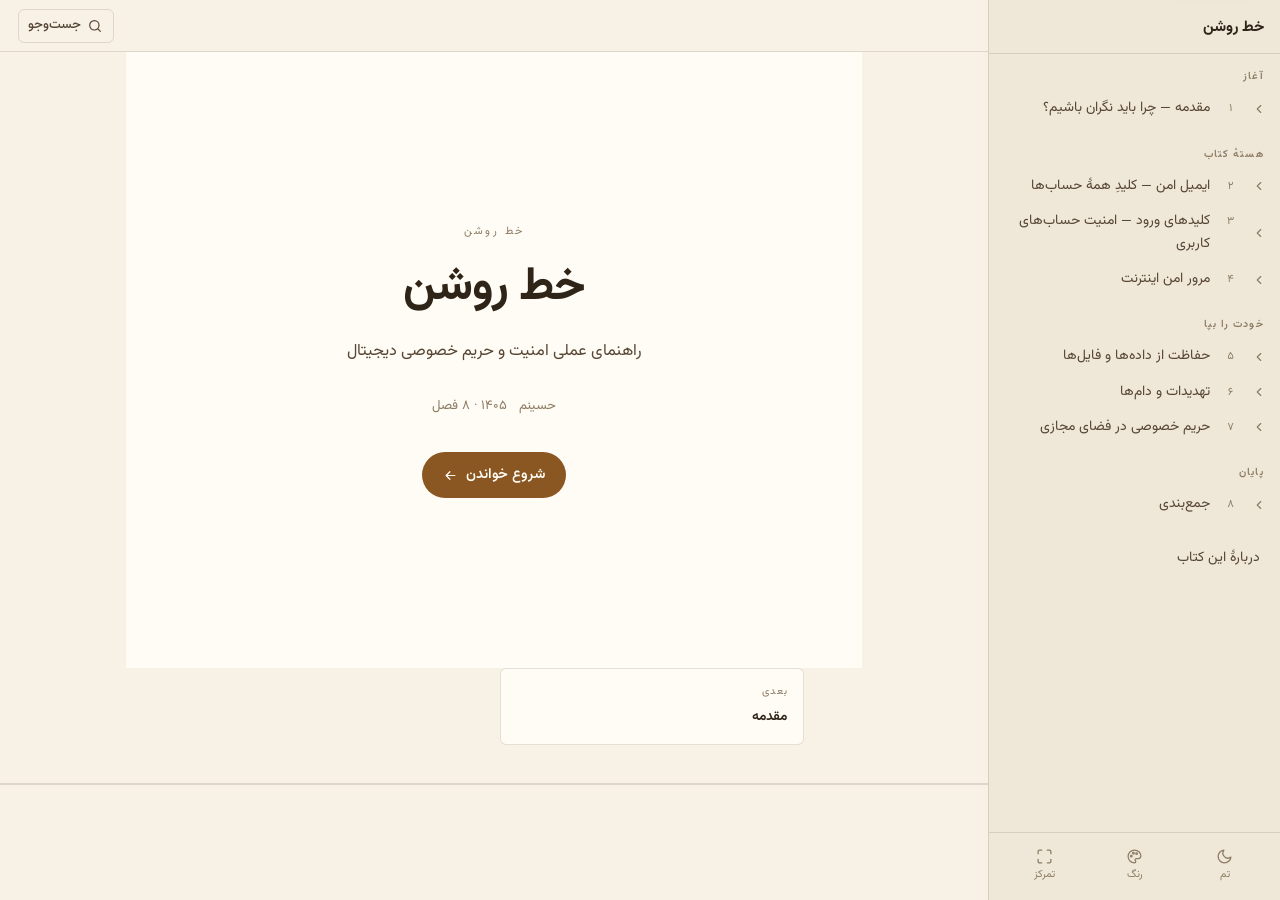
==== index.html @ 1d8bfe96 "fix(nav): keep the toc in step and repair mobile and keyboard flow Scrolling to the end of a chapter" ====
<!doctype html>
<html lang="fa" dir="rtl" data-theme="light" data-palette="sepia">
  <head>
    <meta charset="UTF-8" />
    <meta
      name="viewport"
      content="width=device-width, initial-scale=1, viewport-fit=cover"
    />
    <meta name="theme-color" content="#e6e9ef" />
    <title>خط روشن — راهنمای امنیت دیجیتال</title>
    <meta
      name="description"
      content="راهنمای عملی امنیت و حریم خصوصی دیجیتال"
    />

    <link
      rel="icon"
      href="data:image/svg+xml,%3Csvg xmlns='http://www.w3.org/2000/svg' viewBox='0 0 32 32'%3E%3Crect width='32' height='32' rx='7' fill='%232e4e8f'/%3E%3Cpath d='M9 8h9a4 4 0 0 1 4 4v12a3 3 0 0 0-3-3H9z' fill='%23fbfbf9'/%3E%3C/svg%3E"
    />

    <link rel="stylesheet" href="assets/css/tokens.css" />
    <link rel="stylesheet" href="assets/css/base.css" />
    <link rel="stylesheet" href="assets/css/book.css" />
    <link rel="stylesheet" href="assets/css/ui.css" />
  </head>
  <body>
    <a class="skip-link" href="#content">پرش به متن</a>

    <!-- اسپرایت آیکون‌ها: یک‌بار تعریف می‌شوند و همه‌جا استفاده می‌شوند -->
    <svg
      xmlns="http://www.w3.org/2000/svg"
      style="display: none"
      aria-hidden="true"
    >
      <symbol
        id="i-list"
        viewBox="0 0 24 24"
        fill="none"
        stroke="currentColor"
        stroke-width="1.8"
        stroke-linecap="round"
      >
        <path d="M8 6h13M8 12h13M8 18h13M3 6h.01M3 12h.01M3 18h.01" />
      </symbol>
      <symbol
        id="i-search"
        viewBox="0 0 24 24"
        fill="none"
        stroke="currentColor"
        stroke-width="1.8"
        stroke-linecap="round"
      >
        <circle cx="11" cy="11" r="7" />
        <path d="m20 20-3.5-3.5" />
      </symbol>
      <symbol
        id="i-moon"
        viewBox="0 0 24 24"
        fill="none"
        stroke="currentColor"
        stroke-width="1.8"
        stroke-linecap="round"
        stroke-linejoin="round"
      >
        <path d="M21 12.8A9 9 0 1 1 11.2 3a7 7 0 0 0 9.8 9.8z" />
      </symbol>
      <symbol
        id="i-sun"
        viewBox="0 0 24 24"
        fill="none"
        stroke="currentColor"
        stroke-width="1.8"
        stroke-linecap="round"
      >
        <circle cx="12" cy="12" r="4" />
        <path
          d="M12 2v2M12 20v2M4.9 4.9l1.4 1.4M17.7 17.7l1.4 1.4M2 12h2M20 12h2M4.9 19.1l1.4-1.4M17.7 6.3l1.4-1.4"
        />
      </symbol>
      <symbol
        id="i-palette"
        viewBox="0 0 24 24"
        fill="none"
        stroke="currentColor"
        stroke-width="1.7"
        stroke-linecap="round"
        stroke-linejoin="round"
      >
        <path
          d="M12 3a9 9 0 1 0 0 18c1.1 0 1.8-.8 1.8-1.8 0-.5-.2-.9-.5-1.2-.3-.3-.5-.7-.5-1.2 0-1 .8-1.8 1.8-1.8H17a4 4 0 0 0 4-4c0-4.4-4-8-9-8z"
        />
        <circle cx="7.5" cy="11.5" r="1.2" />
        <circle cx="10.5" cy="7.5" r="1.2" />
        <circle cx="15" cy="8" r="1.2" />
      </symbol>
      <symbol
        id="i-expand"
        viewBox="0 0 24 24"
        fill="none"
        stroke="currentColor"
        stroke-width="1.8"
        stroke-linecap="round"
        stroke-linejoin="round"
      >
        <path
          d="M8 3H5a2 2 0 0 0-2 2v3M16 3h3a2 2 0 0 1 2 2v3M8 21H5a2 2 0 0 1-2-2v-3M16 21h3a2 2 0 0 0 2-2v-3"
        />
      </symbol>
      <symbol
        id="i-close"
        viewBox="0 0 24 24"
        fill="none"
        stroke="currentColor"
        stroke-width="1.9"
        stroke-linecap="round"
      >
        <path d="M18 6 6 18M6 6l12 12" />
      </symbol>
      <symbol
        id="i-chev-left"
        viewBox="0 0 24 24"
        fill="none"
        stroke="currentColor"
        stroke-width="1.9"
        stroke-linecap="round"
        stroke-linejoin="round"
      >
        <path d="m15 18-6-6 6-6" />
      </symbol>
      <symbol
        id="i-chev-right"
        viewBox="0 0 24 24"
        fill="none"
        stroke="currentColor"
        stroke-width="1.9"
        stroke-linecap="round"
        stroke-linejoin="round"
      >
        <path d="m9 18 6-6-6-6" />
      </symbol>
      <symbol
        id="i-info"
        viewBox="0 0 24 24"
        fill="none"
        stroke="currentColor"
        stroke-width="1.8"
        stroke-linecap="round"
      >
        <circle cx="12" cy="12" r="9" />
        <path d="M12 11v5M12 8h.01" />
      </symbol>
      <symbol
        id="i-quill"
        viewBox="0 0 24 24"
        fill="none"
        stroke="currentColor"
        stroke-width="1.4"
        stroke-linecap="round"
        stroke-linejoin="round"
      >
        <path d="M4 20c6 0 10-4 12-10l1.5-4.5L13 7C7 9 4 13 4 20z" />
        <path d="M4 20 12 12" />
      </symbol>
      <symbol
        id="i-arrow-start"
        viewBox="0 0 24 24"
        fill="none"
        stroke="currentColor"
        stroke-width="1.9"
        stroke-linecap="round"
        stroke-linejoin="round"
      >
        <path d="M19 12H5M11 18l-6-6 6-6" />
      </symbol>
      <symbol
        id="i-check"
        viewBox="0 0 24 24"
        fill="none"
        stroke="currentColor"
        stroke-width="2"
        stroke-linecap="round"
        stroke-linejoin="round"
      >
        <path d="m20 6-11 11-5-5" />
      </symbol>
    </svg>

    <!-- آیکون همبرگر -->
    <svg xmlns="http://www.w3.org/2000/svg" style="display: none" aria-hidden="true">
      <symbol id="i-menu" viewBox="0 0 24 24" fill="none" stroke="currentColor"
              stroke-width="1.9" stroke-linecap="round">
        <path d="M3 6h18M3 12h18M3 18h18" />
      </symbol>
      <symbol id="i-prev" viewBox="0 0 24 24" fill="none" stroke="currentColor"
              stroke-width="1.9" stroke-linecap="round" stroke-linejoin="round">
        <path d="M9 18l6-6-6-6" />
      </symbol>
      <symbol id="i-next" viewBox="0 0 24 24" fill="none" stroke="currentColor"
              stroke-width="1.9" stroke-linecap="round" stroke-linejoin="round">
        <path d="M15 18l-6-6 6-6" />
      </symbol>
    </svg>

    <div class="shell" id="shell">
      <!-- فهرست کناری -->
      <aside class="sidebar" id="sidebar" aria-label="فهرست کتاب">
        <div class="sidebar__head">
          <a class="sidebar__brand" href="#/cover" id="sidebarTitle"></a>
          <button class="icon-btn" id="btnSidebarClose" title="بستن فهرست" aria-label="بستن فهرست">
            <svg><use href="#i-close" /></svg>
          </button>
        </div>
        <div class="sidebar__scroll" id="sidebarScroll">
          <div id="sidebarContent"></div>
        </div>
        <div class="sidebar__foot">
          <button class="foot-btn" id="btnTheme" title="تم روشن/تاریک (T)">
            <svg><use href="#i-moon" id="themeIcon" /></svg>
            <span>تم</span>
          </button>
          <button class="foot-btn" id="btnPalette" title="پالت رنگ (P)">
            <svg><use href="#i-palette" /></svg>
            <span>رنگ</span>
          </button>
          <button class="foot-btn" id="btnZen" title="حالت تمرکز (Z)" aria-pressed="false">
            <svg><use href="#i-expand" /></svg>
            <span>تمرکز</span>
          </button>
        </div>
      </aside>

      <div class="scrim" id="scrim" hidden></div>

      <!-- نوار بالای سند -->
      <header class="topbar">
        <button class="top-btn topbar__menu" id="btnMenu" title="فهرست"
                aria-expanded="false" aria-controls="sidebar">
          <svg><use href="#i-menu" /></svg>
          <span>فهرست</span>
        </button>
        <span class="topbar__title" id="topbarTitle"></span>
        <button class="top-btn" id="btnSearch" title="جست‌وجو (Ctrl+K)">
          <svg><use href="#i-search" /></svg>
          <span>جست‌وجو</span>
        </button>
      </header>

      <!-- متن سند -->
      <main class="doc-scroll" id="docScroll">
        <div class="doc-sheet">
          <div id="content" tabindex="-1"></div>
        </div>

        <nav class="pager" id="pager" aria-label="پیمایش فصل‌ها">
          <button class="pager__btn" id="btnPrev">
            <span class="pager__dir">قبلی</span>
            <span class="pager__name" id="prevLabel"></span>
          </button>
          <button class="pager__btn pager__btn--end" id="btnNext">
            <span class="pager__dir">بعدی</span>
            <span class="pager__name" id="nextLabel"></span>
          </button>
        </nav>

        <div class="progress" role="progressbar" aria-valuemin="0"
             aria-valuemax="100" aria-valuenow="0">
          <div class="progress__bar" id="progressBar"></div>
        </div>

        <!-- راه خروج از حالت تمرکز -->
        <button class="zen-exit" id="btnZenExit" title="خروج از حالت تمرکز (Esc)" hidden>
          <svg><use href="#i-close" /></svg>
          <span>خروج از تمرکز</span>
        </button>
      </main>
    </div>

    <!-- مودال جست‌وجو -->
    <div
      class="modal"
      id="searchModal"
      role="dialog"
      aria-modal="true"
      aria-label="جست‌وجو در کتاب"
    >
      <div class="modal__panel">
        <div class="modal__head">
          <span class="modal__title"
            ><svg><use href="#i-search" /></svg> جست‌وجو در کتاب</span
          >
          <button class="modal__close" data-close title="بستن">
            <svg><use href="#i-close" /></svg>
          </button>
        </div>
        <div class="search-field">
          <svg><use href="#i-search" /></svg>
          <input
            type="search"
            id="searchInput"
            placeholder="چیزی بنویس… مثلاً روشن"
            autocomplete="off"
          />
        </div>
        <div class="modal__body" id="searchResults"></div>
      </div>
    </div>


    <div class="toast" id="toast">
      <svg><use href="#i-check" /></svg>
      <span id="toastText"></span>
    </div>

    <script type="module" src="assets/js/app.js"></script>
  </body>
</html>
---- assets/css/tokens.css ----
/* ==========================================================================
   tokens.css — متغیرهای بنیادی
   همهٔ رنگ‌ها، فونت‌ها، فاصله‌ها و شعاع‌ها فقط در همین فایل تعریف می‌شوند.
   برای تغییر ظاهر کتاب، معمولاً همین یک فایل کافی است.
   ========================================================================== */

/* ---------- فونت لوکال (بدون CDN) ---------- */
@font-face {
  font-family: "Vazirmatn";
  src: url("../fonts/Vazirmatn-Regular.woff2") format("woff2");
  font-weight: 400;
  font-style: normal;
  font-display: swap;
}
@font-face {
  font-family: "Vazirmatn";
  src: url("../fonts/Vazirmatn-Medium.woff2") format("woff2");
  font-weight: 500;
  font-style: normal;
  font-display: swap;
}
@font-face {
  font-family: "Vazirmatn";
  src: url("../fonts/Vazirmatn-SemiBold.woff2") format("woff2");
  font-weight: 600;
  font-style: normal;
  font-display: swap;
}
@font-face {
  font-family: "Vazirmatn";
  src: url("../fonts/Vazirmatn-Bold.woff2") format("woff2");
  font-weight: 700;
  font-style: normal;
  font-display: swap;
}

/* ---------- ثابت‌ها ---------- */
:root {
  --font-sans: "Vazirmatn", Tahoma, "Segoe UI", sans-serif;
  --font-mono: ui-monospace, "SF Mono", Menlo, Consolas, monospace;

  /* مقیاس فاصله (بر پایهٔ ۴px) */
  --space-1: 0.25rem;
  --space-2: 0.5rem;
  --space-3: 0.75rem;
  --space-4: 1rem;
  --space-5: 1.5rem;
  --space-6: 2rem;
  --space-7: 3rem;

  --radius-sm: 6px;
  --radius-md: 10px;
  --radius-lg: 14px;
  --radius-pill: 999px;

  /* چیدمان سند */
  --sidebar-w: 292px; /* عرض فهرست کناری */
  --sheet-max: 46rem; /* عرض برگهٔ سند */
  --sheet-pad-x: 3.6rem; /* حاشیهٔ افقی متن */
  --sheet-pad-y: 3rem; /* حاشیهٔ عمودی متن */
  --topbar-h: 52px;

  /* تایپوگرافی خواندن */
  --read-size: 1.13rem; /* بزرگ‌تر: آموزش، نه فقط آگاه‌سازی */
  --read-line: 2.15;

  /* بازماندهٔ چیدمان قدیمی — برای سازگاری */
  --page-max: 46rem;
  --stage-max: 1180px;
  --stage-height: min(88vh, 880px);

  --ease-out: cubic-bezier(0.22, 1, 0.36, 1);
  --dur-fast: 180ms;
  --dur-mid: 320ms;
}

/* ==========================================================================
   پالت‌ها — برگرفته از کتاب‌خوان‌های واقعی
   سپیا: Kindle (کاغذ کرم #FBF0D9 / مرکب #5F4B32)
   مهتاب: Apple Books (زمینهٔ خاکستری‌سرد، متن نرم)
   کاغذ: iBooks روشن / Kindle White
   زغال: حالت شب مینیمال با متن کرمِ گرم
   ========================================================================== */

/* ===== پالت ۱ — سپیا (پیش‌فرض) ===== */
html[data-palette="sepia"] {
  --bg: #f7f1e6;
  --bg-deep: #efe7d8;
  --paper: #fffcf5;
  --paper-2: #faf4e8;
  --ink: #2f2418;
  --ink-soft: #574634;
  --ink-faint: #8d7c63;
  --accent: #8a5622;
  --accent-2: #b8862f;
  --accent-soft: rgb(138 90 43 / 11%);
  --rule: rgb(95 75 50 / 16%);
  --selection: #f2dfae;
  --cover-1: #4a3520;
  --cover-2: #2e2013;
  --spine-bg: #f4e8cd;
  --spine-shade: rgb(95 75 50 / 10%);
  --spine-highlight: rgb(255 255 255 / 55%);
  --shadow: 0 24px 56px -22px rgb(74 53 32 / 32%), 0 4px 14px -8px rgb(74 53 32 / 22%);
  color-scheme: light;
}

html[data-palette="sepia"][data-theme="dark"] {
  --bg: #1c1712;
  --bg-deep: #14100c;
  --paper: #2a231b;
  --paper-2: #221c15;
  --ink: #f6ecdc;
  --ink-soft: #d3c3a8;
  --ink-faint: #a08d73;
  --accent: #d9a566;
  --accent-2: #c9a56a;
  --accent-soft: rgb(217 165 102 / 13%);
  --rule: rgb(232 220 200 / 13%);
  --selection: #4a3926;
  --cover-1: #2a2018;
  --cover-2: #150f0b;
  --spine-bg: #1b1611;
  --spine-shade: rgb(0 0 0 / 38%);
  --spine-highlight: rgb(255 255 255 / 5%);
  --shadow: 0 26px 60px -22px rgb(0 0 0 / 75%), 0 4px 16px -8px rgb(0 0 0 / 55%);
  color-scheme: dark;
}

/* ===== پالت ۲ — مهتاب (خاکستری‌سرد) ===== */
html[data-palette="moon"] {
  --bg: #e4e5e7;
  --bg-deep: #d9dadd;
  --paper: #f7f7f6;
  --paper-2: #ececeb;
  --ink: #1c1d20;
  --ink-soft: #5a5d64;
  --ink-faint: #93969d;
  --accent: #3f5d8a;
  --accent-2: #a58652;
  --accent-soft: rgb(63 93 138 / 10%);
  --rule: rgb(28 29 32 / 12%);
  --selection: #d7dee9;
  --cover-1: #23272e;
  --cover-2: #14171b;
  --spine-bg: #ececeb;
  --spine-shade: rgb(28 29 32 / 9%);
  --spine-highlight: rgb(255 255 255 / 62%);
  --shadow: 0 24px 56px -22px rgb(30 32 38 / 30%), 0 4px 14px -8px rgb(30 32 38 / 20%);
  color-scheme: light;
}

html[data-palette="moon"][data-theme="dark"] {
  --bg: #131417;
  --bg-deep: #0c0d0f;
  --paper: #1d1f23;
  --paper-2: #17191c;
  --ink: #e4e6ea;
  --ink-soft: #a2a7b0;
  --ink-faint: #71767f;
  --accent: #9db6dc;
  --accent-2: #c6a878;
  --accent-soft: rgb(157 182 220 / 13%);
  --rule: rgb(228 230 234 / 12%);
  --selection: #2f3a4a;
  --cover-1: #1f2227;
  --cover-2: #0e0f12;
  --spine-bg: #17191c;
  --spine-shade: rgb(0 0 0 / 40%);
  --spine-highlight: rgb(255 255 255 / 5%);
  --shadow: 0 26px 60px -22px rgb(0 0 0 / 78%), 0 4px 16px -8px rgb(0 0 0 / 58%);
  color-scheme: dark;
}

/* ===== پالت ۳ — کاغذ (روشن و بی‌رنگ) ===== */
html[data-palette="paper"] {
  --bg: #eceae6;
  --bg-deep: #e1dfda;
  --paper: #fdfdfc;
  --paper-2: #f4f3f0;
  --ink: #1e1c19;
  --ink-soft: #605c55;
  --ink-faint: #9a958c;
  --accent: #6b5744;
  --accent-2: #b08b4c;
  --accent-soft: rgb(107 87 68 / 9%);
  --rule: rgb(30 28 25 / 11%);
  --selection: #eee2c8;
  --cover-1: #35302a;
  --cover-2: #1e1a16;
  --spine-bg: #f4f3f0;
  --spine-shade: rgb(30 28 25 / 8%);
  --spine-highlight: rgb(255 255 255 / 70%);
  --shadow: 0 24px 56px -22px rgb(35 31 26 / 26%), 0 4px 14px -8px rgb(35 31 26 / 18%);
  color-scheme: light;
}

html[data-palette="paper"][data-theme="dark"] {
  --bg: #121110;
  --bg-deep: #0a0a09;
  --paper: #1b1a18;
  --paper-2: #151412;
  --ink: #e9e5de;
  --ink-soft: #a9a29a;
  --ink-faint: #767069;
  --accent: #d8c6a8;
  --accent-2: #c9a86d;
  --accent-soft: rgb(216 198 168 / 12%);
  --rule: rgb(233 229 222 / 12%);
  --selection: #3d372f;
  --cover-1: #232120;
  --cover-2: #0f0e0d;
  --spine-bg: #151412;
  --spine-shade: rgb(0 0 0 / 38%);
  --spine-highlight: rgb(255 255 255 / 5%);
  --shadow: 0 26px 60px -22px rgb(0 0 0 / 76%), 0 4px 16px -8px rgb(0 0 0 / 56%);
  color-scheme: dark;
}

/* ===== پالت ۴ — زغال (شب عمیق) ===== */
html[data-palette="charcoal"] {
  --bg: #e9e8e6;
  --bg-deep: #dddcda;
  --paper: #fcfbfa;
  --paper-2: #f3f2f0;
  --ink: #191817;
  --ink-soft: #5d5a56;
  --ink-faint: #99958f;
  --accent: #7a4a3a;
  --accent-2: #a98a4e;
  --accent-soft: rgb(122 74 58 / 9%);
  --rule: rgb(25 24 23 / 11%);
  --selection: #efe0d4;
  --cover-1: #2a2826;
  --cover-2: #161514;
  --spine-bg: #f3f2f0;
  --spine-shade: rgb(25 24 23 / 8%);
  --spine-highlight: rgb(255 255 255 / 65%);
  --shadow: 0 24px 56px -22px rgb(25 24 23 / 28%), 0 4px 14px -8px rgb(25 24 23 / 18%);
  color-scheme: light;
}

html[data-palette="charcoal"][data-theme="dark"] {
  --bg: #0a0a0a;
  --bg-deep: #050505;
  --paper: #121212;
  --paper-2: #0d0d0d;
  --ink: #e6e1d8;
  --ink-soft: #a39d94;
  --ink-faint: #6e6862;
  --accent: #dfae7a;
  --accent-2: #d1a878;
  --accent-soft: rgb(223 174 122 / 12%);
  --rule: rgb(230 225 216 / 11%);
  --selection: #40342a;
  --cover-1: #1a1917;
  --cover-2: #080807;
  --spine-bg: #0d0d0d;
  --spine-shade: rgb(0 0 0 / 45%);
  --spine-highlight: rgb(255 255 255 / 4%);
  --shadow: 0 26px 60px -22px rgb(0 0 0 / 80%), 0 4px 16px -8px rgb(0 0 0 / 60%);
  color-scheme: dark;
}
---- assets/css/base.css ----
/* ==========================================================================
   base.css — ریست، تایپوگرافی فارسی و عناصر پایه
   ========================================================================== */

*,
*::before,
*::after {
  box-sizing: border-box;
}

html {
  -webkit-text-size-adjust: 100%;
  text-size-adjust: 100%;
}

body {
  margin: 0;
  height: 100dvh;
  overflow: hidden;
  font-family: var(--font-sans);
  font-size: 16px;
  line-height: 1.8;
  color: var(--ink);
  background: var(--bg);
  transition: background-color var(--dur-mid) ease;
}

body.no-scroll {
  overflow: hidden;
}

::selection {
  background: var(--selection);
}

img,
svg {
  max-width: 100%;
}

/* ---------- دکمه‌ها: بازنشانی ظاهر پیش‌فرض ---------- */
button {
  font: inherit;
  color: inherit;
  cursor: pointer;
  border: 0;
  background: none;
}

button:disabled {
  cursor: default;
}

/* ---------- حالت فوکوس قابل‌دیدن، فقط برای صفحه‌کلید ---------- */
:where(button, a, input, [tabindex]):focus-visible {
  outline: 2px solid var(--accent);
  outline-offset: 3px;
  border-radius: var(--radius-sm);
}

/* ---------- متن و لینک ---------- */
p {
  margin: 0 0 1.15em;
}

a {
  color: var(--accent);
  text-underline-offset: 4px;
  text-decoration-thickness: 1px;
}

a:hover {
  text-decoration-thickness: 2px;
}

strong,
b {
  font-weight: 700;
}

em,
i {
  font-style: normal; /* در فارسی، موربِ واقعی همیشه خوانا نیست */
  color: var(--accent);
}

small {
  font-size: 0.85em;
}

hr {
  border: 0;
  height: 1px;
  width: 55%;
  margin: 2.2em auto;
  background: linear-gradient(90deg, transparent, var(--rule), transparent);
}

/* ---------- کد ---------- */
code,
kbd,
pre {
  font-family: var(--font-mono);
}

code {
  font-size: 0.86em;
  unicode-bidi: isolate;
  padding: 0.15em 0.42em;
  border-radius: 5px;
  background: var(--accent-soft);
  color: var(--accent);
}

pre,
pre code {
  /* isolate: کد در جریانِ دوطرفهٔ فارسی جدا می‌ماند؛
     هم کدِ لاتین چپ‌چین است، هم جملهٔ فارسی داخلش درست خوانده می‌شود. */
  direction: ltr;
  unicode-bidi: isolate;
  text-align: left;
  overflow-x: auto;
  margin: 0 0 1.3em;
  padding: 1.1em 1.2em;
  line-height: 1.7;
  border: 1px solid var(--rule);
  border-radius: var(--radius-md);
  background: var(--paper-2);
}

pre code {
  padding: 0;
  font-size: 0.85em;
  color: var(--ink);
  background: none;
}

kbd {
  font-size: 11px;
  padding: 1px 6px;
  border: 1px solid var(--rule);
  border-bottom-width: 2px;
  border-radius: 5px;
  background: var(--paper-2);
}

/* ---------- جدول ---------- */
table {
  width: 100%;
  margin-bottom: 1.3em;
  border-collapse: collapse;
  font-size: 0.92em;
}

th,
td {
  padding: 0.5em 0.7em;
  border: 1px solid var(--rule);
  text-align: start;
}

th {
  font-weight: 600;
  background: var(--accent-soft);
}

/* ---------- دسترس‌پذیری ---------- */
[hidden] {
  display: none !important;
}

.visually-hidden {
  position: absolute;
  width: 1px;
  height: 1px;
  margin: -1px;
  padding: 0;
  overflow: hidden;
  clip-path: inset(50%);
  white-space: nowrap;
  border: 0;
}

/* احترام به تنظیم کاهش حرکت */
@media (prefers-reduced-motion: reduce) {
  *,
  *::before,
  *::after {
    animation-duration: 0.01ms !important;
    animation-iteration-count: 1 !important;
    transition-duration: 0.01ms !important;
    scroll-behavior: auto !important;
  }
}

/* ---------- چاپ ---------- */
@media print {
  html,
  body {
    height: auto;
    overflow: visible;
    background: #fff;
  }
}

/* پرش به متن: کادر فوکوس روی خودِ محتوا لازم نیست */
#content:focus {
  outline: none;
}
---- assets/css/book.css ----
/* ==========================================================================
   book.css — چیدمان سند
   ساختار: پوسته (shell) › فهرست کناری (sidebar) + نوار بالا (topbar) + سند
   الگو: یک ستون متن روی زمینهٔ آرام، مثل خواندن PDF در مرورگر.
   ========================================================================== */

/* ---------- پوسته ---------- */

.shell {
  direction: rtl;
  display: grid;
  grid-template-columns: var(--sidebar-w) minmax(0, 1fr);
  grid-template-rows: auto minmax(0, 1fr);
  width: 100%;
  height: 100dvh;
  overflow: hidden;
  background: var(--bg);
}

/* نوار بالا فقط بالای ستون سند می‌نشیند */
.topbar {
  grid-column: 2;
  grid-row: 1;
}

.doc-scroll {
  grid-column: 2;
  grid-row: 2;
}

body.is-zen .shell {
  grid-template-columns: 0 minmax(0, 1fr);
  grid-template-rows: 0 minmax(0, 1fr);
}

body.is-zen .shell .sidebar {
  transform: translateX(100%);
  opacity: 0;
  pointer-events: none;
}

body.is-zen .shell .topbar {
  opacity: 0;
  pointer-events: none;
  transform: translateY(-8px);
}

body.is-zen .shell .doc-sheet {
  box-shadow: none;
}

/* ---------- پرش به متن (فقط با صفحه‌کلید دیده می‌شود) ---------- */

.skip-link {
  position: fixed;
  z-index: 200;
  inset-inline-start: 1rem;
  inset-block-start: 1rem;
  padding: 0.6rem 1rem;
  border-radius: 0.5rem;
  background: var(--paper);
  color: var(--ink);
  font-size: 0.9em;
  text-decoration: none;
  box-shadow: 0 8px 24px rgb(0 0 0 / 18%);
  transform: translateY(-200%);
  transition: transform 0.16s ease;
}

.skip-link:focus-visible {
  transform: translateY(0);
}

/* ---------- فهرست کناری ---------- */

.sidebar {
  grid-column: 1;
  grid-row: 1 / -1;
  display: flex;
  flex-direction: column;
  min-height: 0;
  height: 100dvh;
  background: var(--bg-deep);
  border-inline-end: 1px solid var(--rule);
  transition:
    transform var(--dur-med) ease,
    opacity var(--dur-med) ease;
}

.sidebar__head {
  display: flex;
  align-items: center;
  gap: 0.5em;
  padding: 0.9rem 1rem 0.7rem;
  border-bottom: 1px solid var(--rule);
}

.sidebar__head .icon-btn {
  display: none;
}

.sidebar__brand {
  flex: 1;
  font-size: 0.95em;
  font-weight: 700;
  color: var(--ink);
  text-decoration: none;
  letter-spacing: -0.01em;
}

.sidebar__brand:hover {
  color: var(--accent);
}

.sidebar__scroll {
  flex: 1;
  min-height: 0;
  overflow-y: auto;
  overscroll-behavior: contain;
  padding: 0.9rem 0.6rem 1.4rem;
  scrollbar-width: thin;
}

.sidebar__foot {
  display: flex;
  align-items: center;
  gap: 0.35em;
  padding: 0.6rem 0.8rem;
  border-top: 1px solid var(--rule);
}

/* گروه‌های فهرست */

.sb__group + .sb__group {
  margin-top: 1.2rem;
}

.sb__group-title {
  margin: 0 0 0.4em;
  padding-inline-start: 0.65em;
  font-size: 10.5px;
  font-weight: 600;
  letter-spacing: 0.1em;
  color: var(--ink-faint);
  text-transform: uppercase;
}

.sb__list,
.sb__sub {
  margin: 0;
  padding: 0;
  list-style: none;
}

.sb__link {
  display: flex;
  align-items: baseline;
  gap: 0.55em;
  padding: 0.38em 0.65em;
  border-radius: var(--radius-sm);
  color: var(--ink-soft);
  text-decoration: none;
  transition:
    background-color var(--dur-fast) ease,
    color var(--dur-fast) ease;
}

.sb__link:hover {
  background: var(--accent-soft);
  color: var(--ink);
}

.sb__num {
  min-width: 1.4em;
  font-size: 11px;
  font-variant-numeric: tabular-nums;
  color: var(--ink-faint);
}

.sb__label {
  flex: 1;
  font-size: 0.87em;
  line-height: 1.65;
}

.sb__link.is-active {
  background: var(--accent-soft);
}

.sb__link.is-active .sb__label {
  font-weight: 600;
  color: var(--accent);
}

/* فصل و دکمهٔ باز/بستن */

.sb__row {
  display: flex;
  flex-direction: row-reverse;
  align-items: stretch;
  gap: 0.1em;
}

.sb__row .sb__link {
  flex: 1;
  min-width: 0;
}

.sb__toggle {
  display: inline-flex;
  align-items: center;
  justify-content: center;
  flex: 0 0 22px;
  width: 22px;
  margin-inline-end: 0.15em;
  padding: 0;
  color: var(--ink-faint);
  background: transparent;
  border: 0;
  border-radius: var(--radius-sm);
  cursor: pointer;
  transition:
    color var(--dur-fast) ease,
    background-color var(--dur-fast) ease;
}

.sb__toggle:hover {
  color: var(--ink);
  background: var(--accent-soft);
}

.sb__toggle svg {
  width: 14px;
  height: 14px;
  fill: none;
  stroke: currentColor;
  stroke-width: 2;
  stroke-linecap: round;
  stroke-linejoin: round;
  transform: rotate(90deg);
  transition: transform var(--dur-fast) ease;
}

.sb__item.is-open .sb__toggle svg {
  transform: rotate(0deg);
}

.sb__item.is-open > .sb__row .sb__label {
  font-weight: 600;
}

/* زیربخش‌ها — پیش‌فرض بسته، فقط فصل باز نمایش داده می‌شود */

.sb__sub {
  position: relative;
  display: none;
  margin: 0.1em 0 0.55em;
  padding-inline-start: 1.6em;
}

.sb__item.is-open > .sb__sub {
  display: block;
}

.sb__sub::before {
  content: "";
  position: absolute;
  inset-block: 0.2em;
  inset-inline-start: 0.62em;
  width: 1px;
  background: var(--rule);
}

.sb__link--sub {
  padding: 0.2em 0.6em;
}

.sb__link--sub .sb__label {
  font-size: 0.79em;
  line-height: 1.75;
  color: var(--ink-faint);
}

.sb__link--sub:hover .sb__label,
.sb__link--sub.is-active .sb__label {
  color: var(--ink-soft);
}

.sb__link--sub.is-active .sb__label {
  color: var(--accent);
  font-weight: 600;
}

.sb__link--deep {
  padding-inline-start: 0.95em;
}

.sb__link--deep .sb__label {
  font-size: 0.75em;
}

/* دکمه‌های پاصفحهٔ سایدبار */

.foot-btn {
  flex: 1;
  display: flex;
  flex-direction: column;
  align-items: center;
  gap: 0.15em;
  padding: 0.4em 0.2em;
  font-family: inherit;
  font-size: 10.5px;
  color: var(--ink-faint);
  background: transparent;
  border: 1px solid transparent;
  border-radius: var(--radius-sm);
  cursor: pointer;
  transition:
    background-color var(--dur-fast) ease,
    color var(--dur-fast) ease;
}

.foot-btn:hover {
  color: var(--ink);
  background: var(--accent-soft);
}

.foot-btn svg {
  width: 17px;
  height: 17px;
}

.foot-btn[aria-pressed="true"] {
  color: var(--accent);
  background: var(--accent-soft);
}

/* ---------- پردهٔ پشت منو (موبایل) ---------- */

.scrim {
  position: fixed;
  inset: 0;
  z-index: 40;
  background: rgb(0 0 0 / 42%);
  backdrop-filter: blur(1px);
}

/* ---------- نوار بالا ---------- */

.topbar {
  position: relative;
  z-index: 30;
  display: flex;
  align-items: center;
  gap: 0.6em;
  box-sizing: border-box;
  height: var(--topbar-h);
  min-height: var(--topbar-h);
  padding: 0 1.1rem;
  background: color-mix(in oklab, var(--bg) 88%, transparent);
  backdrop-filter: blur(10px);
  border-bottom: 1px solid var(--rule);
  transition:
    opacity var(--dur-med) ease,
    transform var(--dur-med) ease;
}

.topbar__title {
  flex: 1;
  min-width: 0;
  overflow: hidden;
  font-size: 0.82em;
  color: var(--ink-faint);
  text-overflow: ellipsis;
  white-space: nowrap;
}

body.is-zen .shell .topbar {
  grid-row: 1;
}

/* ---------- ناحیهٔ اسکرول سند ---------- */

.doc-scroll {
  display: flex;
  flex-direction: column;
  min-height: 0;
  overflow-y: auto;
  overscroll-behavior-y: contain;
  background: var(--bg);
  scroll-behavior: smooth;
}

/* ---------- برگهٔ سند ---------- */

.doc-sheet {
  flex: 0 0 auto;
  width: 100%;
  max-width: var(--sheet-max);
  margin: 0 auto;
  padding: var(--sheet-pad-y) var(--sheet-pad-x);
  background: var(--paper);
}

/* ---------- صفحهٔ عنوان ---------- */

.doc-title {
  display: flex;
  flex-direction: column;
  align-items: center;
  justify-content: center;
  min-height: min(62vh, 520px);
  text-align: center;
}

.doc-title__eyebrow {
  margin: 0 0 1.4em;
  font-size: 11px;
  letter-spacing: 0.22em;
  color: var(--ink-faint);
  text-transform: uppercase;
}

.doc-title__heading {
  margin: 0;
  font-size: clamp(2rem, 5vw, 2.9rem);
  font-weight: 700;
  line-height: 1.35;
  letter-spacing: -0.02em;
  color: var(--ink);
}

.doc-title__subtitle {
  max-width: 26em;
  margin: 1em 0 0;
  font-size: 1.02em;
  line-height: 1.9;
  color: var(--ink-soft);
}

.doc-title__meta {
  display: flex;
  gap: 0.9em;
  margin: 2em 0 0;
  font-size: 0.83em;
  color: var(--ink-faint);
}

.doc-title__start {
  display: inline-flex;
  align-items: center;
  gap: 0.5em;
  margin-top: 2.4em;
  padding: 0.68em 1.5em;
  font-size: 0.9em;
  font-weight: 600;
  color: var(--paper);
  text-decoration: none;
  background: var(--accent);
  border-radius: 999px;
  transition:
    transform var(--dur-fast) ease,
    filter var(--dur-fast) ease;
}

.doc-title__start:hover {
  filter: brightness(1.08);
  transform: translateY(-1px);
}

.doc-title__start svg {
  width: 15px;
  height: 15px;
}

/* ---------- فصل ---------- */

.doc__head {
  margin-bottom: 2.2em;
}

.doc__eyebrow {
  margin: 0 0 0.6em;
  font-size: 11.5px;
  letter-spacing: 0.08em;
  color: var(--accent);
}

.doc__title {
  margin: 0;
  font-size: clamp(1.5rem, 3.2vw, 1.9rem);
  font-weight: 700;
  line-height: 1.5;
  letter-spacing: -0.015em;
  color: var(--ink);
}

/* ---------- بدنهٔ متن ---------- */

.doc__body {
  font-size: var(--read-size);
  line-height: var(--read-line);
  color: var(--ink);
}

.doc__body > *:first-child {
  margin-top: 0;
}

.doc__body p {
  margin: 0 0 1.15em;
  text-align: justify;
  text-justify: inter-word;
}

/* خلاصهٔ کوتاه زیر عنوان فصل */
.chapter-intro {
  margin: 0 0 1.9em;
  padding-inline-start: 0.95em;
  font-size: 0.92em;
  line-height: 1.85;
  color: var(--ink-soft);
  border-inline-start: 2px solid var(--accent-2);
}

.doc__body h2,
.doc__body h3 {
  margin: 2.1em 0 0.65em;
  font-weight: 700;
  line-height: 1.55;
  letter-spacing: -0.01em;
  color: var(--ink);
  scroll-margin-top: calc(var(--topbar-h) + 12px);
}

.doc__body h2 {
  font-size: 1.22em;
}

.doc__body h3 {
  font-size: 1.02em;
  font-weight: 600;
  color: var(--ink-soft);
}

.doc__body h2 strong,
.doc__body h3 strong {
  font-weight: inherit;
  color: inherit;
}

.doc__body ul,
.doc__body ol {
  margin: 0 0 1.2em;
  padding-inline-start: 1.35em;
}

.doc__body li {
  margin-bottom: 0.4em;
  line-height: 1.95;
}

.doc__body li::marker {
  color: var(--accent-2);
}

.doc__body strong {
  font-weight: 700;
  color: var(--ink);
}

.doc__body a {
  color: var(--accent);
  text-decoration-color: color-mix(in oklab, var(--accent) 40%, transparent);
  text-underline-offset: 3px;
}

.doc__body a:hover {
  text-decoration-color: var(--accent);
}

.doc__body blockquote {
  margin: 1.8em 0;
  padding: 0.2em 0 0.2em 1.1em;
  font-size: 0.95em;
  color: var(--ink-soft);
  border-inline-start: 3px solid var(--accent-2);
}

.doc__body blockquote p:last-child {
  margin-bottom: 0;
}

.doc__body code {
  padding: 0.1em 0.35em;
  font-family: var(--font-mono);
  font-size: 0.9em;
  background: var(--bg-deep);
  border-radius: 4px;
  unicode-bidi: isolate;
}

.doc__body hr {
  margin: 2.4em auto;
  width: 40%;
  border: 0;
  border-top: 1px solid var(--rule);
}

.doc__body img {
  max-width: 100%;
  height: auto;
  border-radius: var(--radius-sm);
}

/* ---------- دستورهای گام‌به‌گام ---------- */

/*
  ساختار هر دستور در فایل فصل:

  <div class="steps" data-step-title="فعال‌سازی 2FA در گوگل">
    <ol class="steps__list">
      <li>
        <p class="steps__what">به myaccount.google.com بروید</p>
        <p class="steps__why">چون تنظیمات امنیتی حساب گوگل همان‌جاست.</p>
      </li>
    </ol>
    <p class="steps__result">نتیجه: از این پس هر ورود کد دوم می‌خواهد.</p>
  </div>
*/

.steps {
  margin: 1.9em 0;
  padding: 1.15em 1.25em 1.25em;
  background: var(--paper-2);
  border: 1px solid var(--rule);
  border-radius: var(--radius-md);
}

.steps__title {
  display: flex;
  align-items: center;
  gap: 0.5em;
  margin: 0 0 1em;
  padding-bottom: 0.7em;
  font-size: 0.98em;
  font-weight: 700;
  color: var(--ink);
  border-bottom: 1px solid var(--rule);
}

.steps__title svg {
  width: 17px;
  height: 17px;
  color: var(--accent);
}

.steps__list {
  margin: 0;
  padding: 0;
  list-style: none;
  counter-reset: step;
}

.steps__list > li {
  position: relative;
  padding-inline-start: 2.4em;
  padding-bottom: 1.05em;
  counter-increment: step;
}

.steps__list > li:last-child {
  padding-bottom: 0;
}

/* شمارهٔ گام */
.steps__list > li::before {
  content: counter(step, persian);
  position: absolute;
  inset-inline-start: 0;
  top: 0.15em;
  display: flex;
  align-items: center;
  justify-content: center;
  width: 1.75em;
  height: 1.75em;
  font-size: 0.74em;
  font-weight: 700;
  color: var(--accent);
  background: var(--accent-soft);
  border-radius: 50%;
}

/* خط اتصال گام‌ها */
.steps__list > li:not(:last-child)::after {
  content: "";
  position: absolute;
  inset-inline-start: 0.87em;
  top: 2.1em;
  bottom: 0.4em;
  width: 1px;
  background: var(--rule);
}

.steps__what {
  margin: 0 0 0.2em;
  font-size: 0.98em;
  font-weight: 600;
  line-height: 1.85;
  color: var(--ink);
}

.steps__why {
  margin: 0;
  font-size: 0.86em;
  line-height: 1.8;
  color: var(--ink-soft);
}

.steps__result {
  margin: 1.1em 0 0;
  padding-top: 0.85em;
  font-size: 0.86em;
  line-height: 1.75;
  color: var(--ink-soft);
  border-top: 1px dashed var(--rule);
}

.steps__result::before {
  content: "✓ ";
  font-weight: 700;
  color: var(--accent);
}

/* ---------- هشدار و نکته ---------- */

.note {
  margin: 1.7em 0;
  padding: 0.95em 1.1em;
  font-size: 0.94em;
  line-height: 1.9;
  color: var(--ink-soft);
  background: var(--paper-2);
  border-radius: var(--radius-sm);
  border-inline-start: 3px solid var(--accent-2);
}

.note--warn {
  border-inline-start-color: #b4543a;
}

.note__label {
  display: block;
  margin-bottom: 0.25em;
  font-size: 0.86em;
  font-weight: 700;
  color: var(--ink);
}

.note--warn .note__label {
  color: #b4543a;
}

html[data-theme="dark"] .note--warn .note__label {
  color: #e08a6f;
}

/* ---------- آمار صفحهٔ درباره ---------- */

.doc__stats {
  display: grid;
  grid-template-columns: repeat(auto-fit, minmax(100px, 1fr));
  gap: 1px;
  margin: 2.4em 0 1.4em;
  background: var(--rule);
  border: 1px solid var(--rule);
  border-radius: var(--radius-sm);
  overflow: hidden;
}

.doc__stat {
  padding: 0.9em 0.6em;
  text-align: center;
  background: var(--paper);
}

.doc__stat dt {
  font-size: 10.5px;
  letter-spacing: 0.06em;
  color: var(--ink-faint);
}

.doc__stat dd {
  margin: 0.3em 0 0;
  font-size: 1.1em;
  font-weight: 700;
  color: var(--ink);
}

.doc__meta {
  font-size: 0.82em;
  color: var(--ink-faint);
}

/* ---------- دکمهٔ پیمایش پایین سند ---------- */

.pager {
  display: grid;
  grid-template-columns: 1fr 1fr;
  gap: 0.7rem;
  width: 100%;
  max-width: var(--sheet-max);
  margin: 0 auto;
  padding: 0 var(--sheet-pad-x) 2.4rem;
}

.pager__btn {
  display: flex;
  flex-direction: column;
  gap: 0.25em;
  padding: 0.85em 1em;
  text-align: start;
  color: var(--ink-soft);
  background: var(--paper);
  border: 1px solid var(--rule);
  border-radius: var(--radius-sm);
  cursor: pointer;
  transition:
    border-color var(--dur-fast) ease,
    background-color var(--dur-fast) ease;
}

.pager__btn:hover:not([hidden]) {
  background: var(--bg-deep);
  border-color: var(--accent-2);
}

.pager__btn--end {
  text-align: end;
}

.pager__dir {
  font-size: 10.5px;
  letter-spacing: 0.08em;
  color: var(--ink-faint);
}

.pager__name {
  font-size: 0.86em;
  font-weight: 600;
  color: var(--ink);
}

/* ---------- نوار پیشرفت ---------- */

.progress {
  position: sticky;
  bottom: 0;
  z-index: 20;
  height: 2px;
  background: var(--rule);
}

.progress__bar {
  height: 100%;
  width: 0;
  background: var(--accent);
  transition: width var(--dur-med) ease;
}

/* ---------- دکمهٔ نوار بالا (آیکون + برچسب) ---------- */

.top-btn {
  display: inline-flex;
  align-items: center;
  gap: 0.45em;
  padding: 0 0.75em;
  height: 34px;
  font-family: inherit;
  font-size: 0.82em;
  font-weight: 500;
  color: var(--ink-soft);
  background: transparent;
  border: 1px solid var(--rule);
  border-radius: var(--radius-sm);
  cursor: pointer;
  white-space: nowrap;
  transition:
    background-color var(--dur-fast) ease,
    color var(--dur-fast) ease,
    border-color var(--dur-fast) ease;
}

.top-btn:hover {
  color: var(--ink);
  background: var(--accent-soft);
  border-color: var(--accent-2);
}

.top-btn svg {
  width: 16px;
  height: 16px;
}

/* ---------- دکمهٔ خروج از حالت تمرکز ---------- */

.zen-exit {
  position: fixed;
  top: 14px;
  inset-inline-start: 16px;
  z-index: 60;
  display: inline-flex;
  align-items: center;
  gap: 0.45em;
  padding: 0.45em 0.9em;
  font-family: inherit;
  font-size: 0.78em;
  color: var(--ink-soft);
  background: color-mix(in oklab, var(--paper) 92%, transparent);
  backdrop-filter: blur(8px);
  border: 1px solid var(--rule);
  border-radius: 999px;
  cursor: pointer;
  opacity: 0;
  transition: opacity var(--dur-med) ease;
}

body.is-zen .zen-exit:not([hidden]) {
  opacity: 1;
}

.zen-exit:hover {
  color: var(--ink);
  border-color: var(--accent-2);
}

.zen-exit svg {
  width: 14px;
  height: 14px;
}

/* ---------- دکمهٔ آیکونی ---------- */

.icon-btn {
  display: inline-flex;
  align-items: center;
  justify-content: center;
  width: 34px;
  height: 34px;
  padding: 0;
  color: var(--ink-soft);
  background: transparent;
  border: 1px solid transparent;
  border-radius: var(--radius-sm);
  cursor: pointer;
  transition:
    background-color var(--dur-fast) ease,
    color var(--dur-fast) ease,
    border-color var(--dur-fast) ease;
}

.icon-btn:hover {
  color: var(--ink);
  background: var(--accent-soft);
  border-color: var(--rule);
}

.icon-btn svg {
  width: 18px;
  height: 18px;
}

.icon-btn[aria-pressed="true"] {
  color: var(--accent);
  background: var(--accent-soft);
}

/* همبرگر فقط در موبایل — بعد از .top-btn تا بازنویسی نشود */
.topbar__menu {
  display: none;
}

/* ---------- موبایل ---------- */

@media (max-width: 979px) {
  .shell,
  body.is-zen .shell {
    grid-template-columns: minmax(0, 1fr);
    grid-template-rows: auto minmax(0, 1fr);
  }

  .sidebar {
    position: fixed;
    top: 0;
    right: 0;
    bottom: 0;
    left: auto;
    z-index: 50;
    width: min(84vw, 320px);
    height: 100dvh;
    transform: translateX(100%);
    box-shadow: -8px 0 32px rgb(0 0 0 / 18%);
  }

  .shell.is-sidebar-open .sidebar {
    transform: translateX(0);
  }

  .sidebar__head .icon-btn {
    display: inline-flex;
  }

  .sidebar__brand {
    font-size: 0.9em;
  }

  .topbar__menu {
    display: inline-flex;
  }

  .topbar,
  .doc-scroll {
    grid-column: 1;
  }

  .doc-sheet {
    padding: 1.6rem 1.15rem 2rem;
  }

  .pager {
    grid-template-columns: 1fr;
    padding: 0 1.15rem 1.8rem;
  }

  .doc__body {
    font-size: calc(var(--read-size) * 0.97);
  }
}

/* ---------- چاپ ---------- */

@media print {
  .sidebar,
  .topbar,
  .pager,
  .progress,
  .scrim {
    display: none !important;
  }

  .shell {
    display: block;
    height: auto;
    overflow: visible;
  }

  .doc-scroll {
    display: block;
    overflow: visible;
  }

  .doc-sheet {
    max-width: none;
    padding: 0;
    background: #fff;
  }

  .doc__body {
    font-size: 11pt;
  }

  .doc__body h2,
  .doc__body h3 {
    break-after: avoid;
  }

  .doc__body blockquote,
  .doc__body li {
    break-inside: avoid;
  }
}
---- assets/css/ui.css ----
/* ==========================================================================
   ui.css — رابط کاربری: نوار ابزار، مودال‌ها، جست‌وجو، توست
   ========================================================================== */

/* ---------- نوار ابزار شناور ---------- */
.book-toolbar {
  display: flex;
  align-items: center;
  justify-content: space-between;
  gap: var(--space-3);
  padding-inline: var(--space-1);
}

.book-toolbar__group {
  display: flex;
  align-items: center;
  gap: var(--space-2);
}

.book-toolbar__title {
  font-size: 13px;
  letter-spacing: 0.02em;
  color: var(--ink-faint);
}

.tool-btn {
  display: inline-flex;
  align-items: center;
  gap: 7px;
  height: 40px;
  padding: 0 14px;
  font-size: 13.5px;
  color: var(--ink-soft);
  background: rgb(255 255 255 / 35%);
  border: 1px solid var(--rule);
  border-radius: var(--radius-pill);
  backdrop-filter: blur(6px);
  transition:
    color var(--dur-fast) ease,
    background-color var(--dur-fast) ease,
    border-color var(--dur-fast) ease,
    transform 120ms ease;
}

html[data-theme="dark"] .tool-btn {
  background: rgb(255 255 255 / 5%);
}

.tool-btn:hover {
  color: var(--ink);
  background: var(--accent-soft);
  border-color: var(--accent);
}

.tool-btn:active {
  transform: scale(0.97);
}

.tool-btn svg {
  flex: none;
  width: 17px;
  height: 17px;
}

.tool-btn--icon {
  justify-content: center;
  width: 40px;
  padding: 0;
}

/* در حالت مطالعه نوار ابزار جمع‌وجور و کم‌رنگ می‌شود */
body.is-zen .book-toolbar {
  position: fixed;
  top: 14px;
  left: 50%;
  z-index: 20;
  width: auto;
  padding: 5px 8px;
  transform: translateX(-50%);
  background: color-mix(in srgb, var(--paper) 78%, transparent);
  border: 1px solid var(--rule);
  border-radius: var(--radius-pill);
  backdrop-filter: blur(10px);
  opacity: 0.28;
  transition: opacity var(--dur-fast) ease;
}

body.is-zen .book-toolbar:hover,
body.is-zen .book-toolbar:focus-within {
  opacity: 1;
}

body.is-zen .book-toolbar__group:first-child {
  display: none;
}

/* ---------- مودال ---------- */
.modal {
  position: fixed;
  inset: 0;
  z-index: 50;
  display: none;
  align-items: flex-start;
  justify-content: center;
  padding: 12vh 18px 18px;
  background: rgb(12 12 14 / 42%);
  backdrop-filter: blur(4px);
}

.modal.is-open {
  display: flex;
  animation: modal-fade var(--dur-fast) ease;
}

.modal__panel {
  display: flex;
  flex-direction: column;
  width: 100%;
  max-width: 560px;
  max-height: 74vh;
  overflow: hidden;
  background: var(--paper);
  border: 1px solid var(--rule);
  border-radius: var(--radius-lg);
  box-shadow: 0 30px 80px -20px rgb(0 0 0 / 50%);
  animation: modal-rise var(--dur-mid) var(--ease-out);
}

.modal__head {
  display: flex;
  flex: none;
  align-items: center;
  justify-content: space-between;
  gap: var(--space-3);
  padding: var(--space-4) var(--space-5);
  border-bottom: 1px solid var(--rule);
}

.modal__title {
  display: flex;
  align-items: center;
  gap: var(--space-2);
  font-size: 14.5px;
  font-weight: 600;
}

.modal__title svg {
  width: 17px;
  height: 17px;
  color: var(--accent);
}

.modal__close {
  display: grid;
  place-items: center;
  width: 34px;
  height: 34px;
  color: var(--ink-soft);
  border-radius: var(--radius-sm);
}

.modal__close:hover {
  color: var(--ink);
  background: var(--accent-soft);
}

.modal__close svg {
  width: 17px;
  height: 17px;
}

.modal__body {
  overflow-y: auto;
  padding: var(--space-2) 10px;
}

@keyframes modal-fade {
  from {
    opacity: 0;
  }
}

@keyframes modal-rise {
  from {
    opacity: 0;
    transform: translateY(14px) scale(0.99);
  }
}

/* ---------- جست‌وجو ---------- */
.search-field {
  display: flex;
  flex: none;
  align-items: center;
  gap: var(--space-2);
  padding: 0 var(--space-5) var(--space-3);
  color: var(--ink-faint);
  border-bottom: 1px solid var(--rule);
}

.search-field svg {
  flex: none;
  width: 17px;
  height: 17px;
}

.search-field input {
  flex: 1;
  padding: 6px 0;
  font: inherit;
  font-size: 15px;
  color: var(--ink);
  background: none;
  border: 0;
  outline: 0;
}

.search-field input::placeholder {
  color: var(--ink-faint);
}

.search-result {
  display: block;
  width: 100%;
  padding: 11px 12px;
  text-align: start;
  border-radius: var(--radius-sm);
  line-height: 1.9;
}

.search-result:hover,
.search-result:focus-visible {
  background: var(--accent-soft);
  outline: none;
}

.search-result__where {
  margin-bottom: 2px;
  font-size: 11.5px;
  color: var(--accent);
}

.search-result__text {
  font-size: 13.5px;
  color: var(--ink-soft);
}

.search-result__text mark {
  padding: 0 2px;
  color: var(--ink);
  background: var(--selection);
  border-radius: 3px;
}

.search-hint,
.search-empty {
  padding: var(--space-5) var(--space-4);
  font-size: 13px;
  text-align: center;
  color: var(--ink-faint);
}

.search-hint {
  text-align: start;
  font-size: 12px;
}

/* ---------- توست ---------- */
.toast {
  position: fixed;
  bottom: 26px;
  left: 50%;
  z-index: 90;
  display: flex;
  align-items: center;
  gap: var(--space-2);
  padding: 11px 18px;
  font-size: 12.5px;
  color: var(--paper);
  background: var(--ink);
  border-radius: var(--radius-pill);
  box-shadow: 0 16px 40px -12px rgb(0 0 0 / 50%);
  opacity: 0;
  pointer-events: none;
  transform: translate(-50%, 20px);
  transition:
    opacity 250ms ease,
    transform 250ms ease;
}

.toast.is-visible {
  opacity: 1;
  transform: translate(-50%, 0);
}

.toast svg {
  width: 15px;
  height: 15px;
  color: var(--accent-2);
}

/* ---------- پیام خطا ---------- */
.fatal {
  padding-top: 60px;
  text-align: center;
  color: var(--ink-faint);
}

.fatal strong {
  display: block;
  margin-bottom: var(--space-2);
  font-size: 15px;
  color: var(--ink);
}

.fatal p {
  font-size: 0.88em;
  line-height: 2;
}

/* ---------- موبایل ---------- */
@media (max-width: 979px) {
  .book-toolbar {
    justify-content: center;
  }

  .book-toolbar__group:first-child {
    display: none;
  }

  .book-toolbar__group {
    gap: 7px;
  }

  .tool-btn {
    justify-content: center;
    width: 40px;
    padding: 0;
  }

  .tool-btn__text {
    display: none;
  }

  .modal {
    padding-top: 5vh;
  }

  .modal__panel {
    max-height: 90vh;
  }
}

@media print {
  .book-toolbar,
  .modal,
  .toast {
    display: none !important;
  }
}
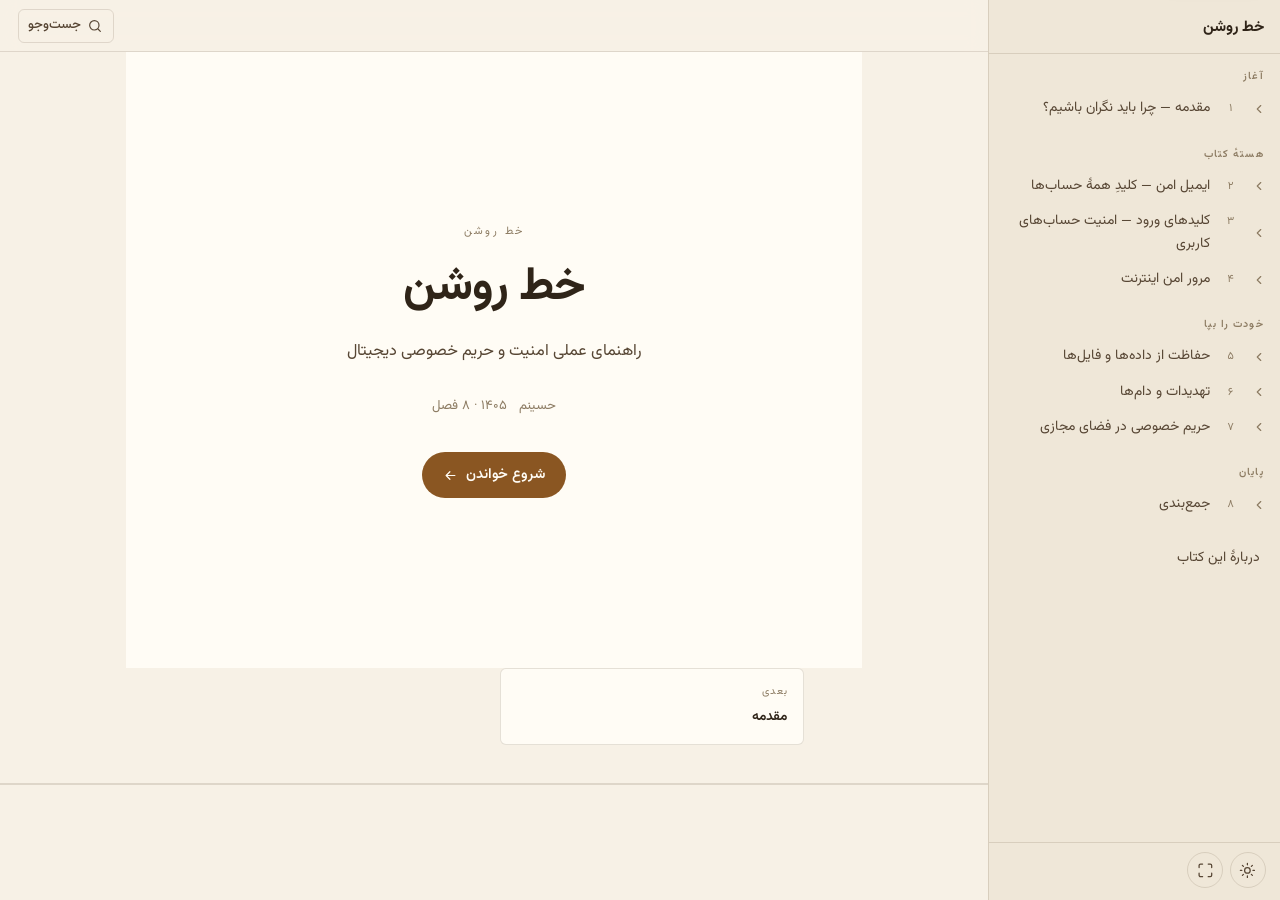
==== commit 461b48e9: "fix(reader): stop accidental page turns and reduce the tools to two buttons Reading a chapter and su" ====
--- a/index.html
+++ b/index.html
@@ -214,17 +214,11 @@
           <div id="sidebarContent"></div>
         </div>
         <div class="sidebar__foot">
-          <button class="foot-btn" id="btnTheme" title="تم روشن/تاریک (T)">
-            <svg><use href="#i-moon" id="themeIcon" /></svg>
-            <span>تم</span>
-          </button>
-          <button class="foot-btn" id="btnPalette" title="پالت رنگ (P)">
-            <svg><use href="#i-palette" /></svg>
-            <span>رنگ</span>
-          </button>
-          <button class="foot-btn" id="btnZen" title="حالت تمرکز (Z)" aria-pressed="false">
-            <svg><use href="#i-expand" /></svg>
-            <span>تمرکز</span>
+          <button class="foot-btn" id="btnTheme" aria-label="تغییر پوسته" title="پوسته: روشن / تاریک / کاغذ (P)">
+            <svg aria-hidden="true"><use href="#i-palette" id="themeIcon" /></svg>
+          </button>
+          <button class="foot-btn" id="btnZen" aria-label="حالت تمرکز" aria-pressed="false" title="حالت تمرکز (Z)">
+            <svg aria-hidden="true"><use href="#i-expand" /></svg>
           </button>
         </div>
       </aside>
--- a/assets/css/book.css
+++ b/assets/css/book.css
@@ -124,8 +124,9 @@
 .sidebar__foot {
   display: flex;
   align-items: center;
-  gap: 0.35em;
-  padding: 0.6rem 0.8rem;
+  justify-content: flex-start;
+  gap: 0.4rem;
+  padding: 0.55rem 0.9rem 0.75rem;
   border-top: 1px solid var(--rule);
 }
 
@@ -302,37 +303,50 @@
 /* دکمه‌های پاصفحهٔ سایدبار */
 
 .foot-btn {
-  flex: 1;
-  display: flex;
-  flex-direction: column;
-  align-items: center;
-  gap: 0.15em;
-  padding: 0.4em 0.2em;
-  font-family: inherit;
-  font-size: 10.5px;
-  color: var(--ink-faint);
+  display: inline-flex;
+  flex: none;
+  align-items: center;
+  justify-content: center;
+  width: 2.25rem;
+  height: 2.25rem;
+  padding: 0;
+  color: var(--ink-soft);
   background: transparent;
-  border: 1px solid transparent;
-  border-radius: var(--radius-sm);
+  border: 1px solid var(--rule);
+  border-radius: 50%;
   cursor: pointer;
+  -webkit-tap-highlight-color: transparent;
   transition:
+    color var(--dur-fast) ease,
     background-color var(--dur-fast) ease,
-    color var(--dur-fast) ease;
+    border-color var(--dur-fast) ease,
+    transform var(--dur-fast) ease;
 }
 
 .foot-btn:hover {
-  color: var(--ink);
+  color: var(--accent);
   background: var(--accent-soft);
+  border-color: var(--accent);
+}
+
+.foot-btn:active {
+  transform: scale(0.94);
+}
+
+.foot-btn:focus-visible {
+  outline: 2px solid var(--accent);
+  outline-offset: 2px;
 }
 
 .foot-btn svg {
-  width: 17px;
-  height: 17px;
+  width: 1.05rem;
+  height: 1.05rem;
 }
 
 .foot-btn[aria-pressed="true"] {
   color: var(--accent);
   background: var(--accent-soft);
+  border-color: var(--accent);
 }
 
 /* ---------- پردهٔ پشت منو (موبایل) ---------- */
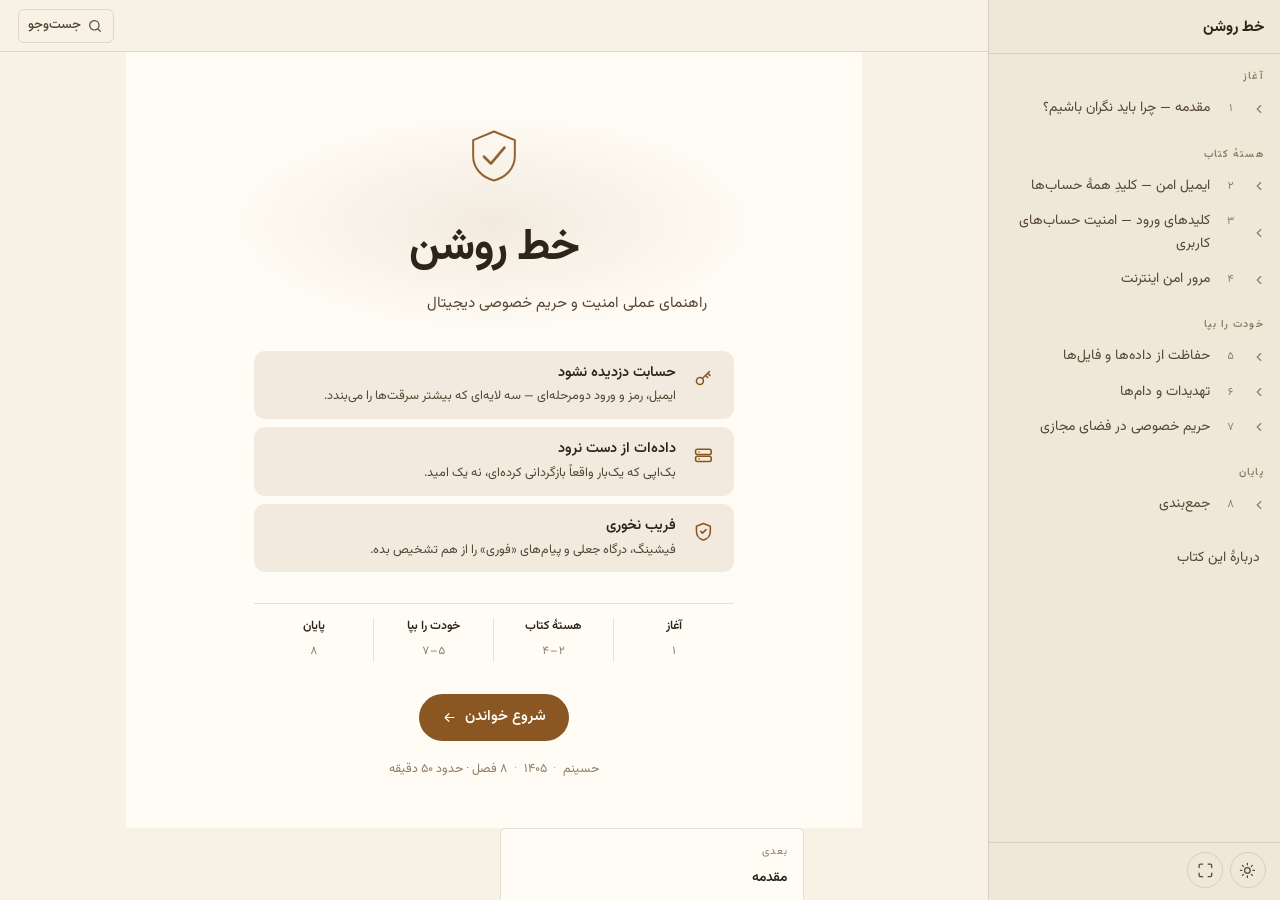
==== commit af8aff8b: "feat(cover): give the title page a real design — mark, promises, roadmap, reading time" ====
--- a/index.html
+++ b/index.html
@@ -171,6 +171,43 @@
         stroke-linejoin="round"
       >
         <path d="M19 12H5M11 18l-6-6 6-6" />
+      </symbol>
+      <symbol
+        id="i-key"
+        viewBox="0 0 24 24"
+        fill="none"
+        stroke="currentColor"
+        stroke-width="1.8"
+        stroke-linecap="round"
+        stroke-linejoin="round"
+      >
+        <circle cx="8" cy="15" r="4" />
+        <path d="m10.8 12.2 8.2-8.2M17 6l2.5 2.5M14.5 8.5 17 11" />
+      </symbol>
+      <symbol
+        id="i-hdd"
+        viewBox="0 0 24 24"
+        fill="none"
+        stroke="currentColor"
+        stroke-width="1.8"
+        stroke-linecap="round"
+        stroke-linejoin="round"
+      >
+        <rect x="3" y="5" width="18" height="6" rx="2" />
+        <rect x="3" y="13" width="18" height="6" rx="2" />
+        <path d="M7 8h.01M7 16h.01" />
+      </symbol>
+      <symbol
+        id="i-shield"
+        viewBox="0 0 24 24"
+        fill="none"
+        stroke="currentColor"
+        stroke-width="1.8"
+        stroke-linecap="round"
+        stroke-linejoin="round"
+      >
+        <path d="M12 3 4 6v6c0 5 3.6 8.9 8 10 4.4-1.1 8-5 8-10V6l-8-3z" />
+        <path d="m9 12 2 2 4-4" />
       </symbol>
       <symbol
         id="i-check"
--- a/assets/css/book.css
+++ b/assets/css/book.css
@@ -416,57 +416,168 @@
   background: var(--paper);
 }
 
-/* ---------- صفحهٔ عنوان ---------- */
-
-.doc-title {
+/* ---------- صفحهٔ عنوان (جلد) ---------- */
+
+.cover {
   display: flex;
   flex-direction: column;
   align-items: center;
+  max-width: 30rem;
+  margin: 0 auto;
+  padding-top: clamp(0.4rem, 3vh, 2rem);
+  text-align: center;
+}
+
+/* --- نشان و عنوان --- */
+
+.cover__head {
+  position: relative;
+  isolation: isolate;
+  width: 100%;
+}
+
+/* هالهٔ نرم پشت نشان — بدون تصویر خارجی. */
+.cover__head::before {
+  content: "";
+  position: absolute;
+  z-index: -1;
+  inset: -1rem -2rem auto;
+  height: 14rem;
+  background: radial-gradient(ellipse 50% 50% at 50% 50%, var(--accent-soft), transparent 100%);
+  pointer-events: none;
+}
+
+.cover__mark {
+  width: 58px;
+  height: 58px;
+  color: var(--accent);
+  opacity: 0.92;
+}
+
+.cover__title {
+  margin: 0.55em 0 0;
+  font-size: clamp(2.1rem, 6vw, 2.75rem);
+  font-weight: 700;
+  line-height: 1.25;
+  letter-spacing: -0.02em;
+  color: var(--ink);
+}
+
+.cover__kicker {
+  max-width: 22em;
+  margin: 0.85em 0 0;
+  font-size: 0.95rem;
+  line-height: 1.95;
+  color: var(--ink-soft);
+  text-wrap: balance;
+}
+
+/* --- سه قولِ کتاب --- */
+
+.cover__promises {
+  display: grid;
+  gap: 0.5rem;
+  width: 100%;
+  margin: 2rem 0 0;
+  padding: 0;
+  list-style: none;
+  text-align: start;
+}
+
+.cover__promise {
+  display: grid;
+  grid-template-columns: 2.1rem 1fr;
+  column-gap: 0.7rem;
+  row-gap: 0.15rem;
+  padding: 0.7rem 0.85rem;
+  background: var(--accent-soft);
+  border-radius: 0.7rem;
+}
+
+.cover__promise-icon {
+  grid-row: span 2;
+  display: flex;
+  align-items: center;
   justify-content: center;
-  min-height: min(62vh, 520px);
+  width: 2.1rem;
+  height: 2.1rem;
+  color: var(--accent);
+}
+
+.cover__promise-icon svg {
+  width: 1.3rem;
+  height: 1.3rem;
+}
+
+.cover__promise-title {
+  font-size: 0.9rem;
+  font-weight: 600;
+  line-height: 1.55;
+  color: var(--ink);
+}
+
+.cover__promise-text {
+  font-size: 0.79rem;
+  line-height: 1.7;
+  color: var(--ink-soft);
+}
+
+/* --- نقشهٔ راه: چهار بخش، به‌صورت نوار محتوا --- */
+
+.cover__roadmap {
+  display: grid;
+  grid-template-columns: repeat(4, minmax(0, 1fr));
+  width: 100%;
+  margin: 1.9rem 0 0;
+  padding: 0.9rem 0 0;
+  list-style: none;
+  border-top: 1px solid var(--rule);
+}
+
+.cover__step {
+  display: flex;
+  flex-direction: column;
+  gap: 0.3rem;
+  padding: 0 0.4rem;
   text-align: center;
 }
 
-.doc-title__eyebrow {
-  margin: 0 0 1.4em;
-  font-size: 11px;
-  letter-spacing: 0.22em;
+.cover__step + .cover__step {
+  border-inline-start: 1px solid var(--rule);
+}
+
+.cover__step-dot {
+  display: none;
+}
+
+.cover__step-name {
+  font-size: 0.76rem;
+  font-weight: 600;
+  line-height: 1.5;
+  color: var(--ink);
+}
+
+.cover__step-num {
+  font-size: 0.72rem;
   color: var(--ink-faint);
-  text-transform: uppercase;
-}
-
-.doc-title__heading {
-  margin: 0;
-  font-size: clamp(2rem, 5vw, 2.9rem);
-  font-weight: 700;
-  line-height: 1.35;
-  letter-spacing: -0.02em;
-  color: var(--ink);
-}
-
-.doc-title__subtitle {
-  max-width: 26em;
-  margin: 1em 0 0;
-  font-size: 1.02em;
-  line-height: 1.9;
-  color: var(--ink-soft);
-}
-
-.doc-title__meta {
-  display: flex;
-  gap: 0.9em;
-  margin: 2em 0 0;
-  font-size: 0.83em;
-  color: var(--ink-faint);
-}
-
-.doc-title__start {
+  font-variant-numeric: tabular-nums;
+}
+
+/* --- دکمه و شناسنامه --- */
+
+.cover__foot {
+  display: flex;
+  flex-direction: column;
+  align-items: center;
+  margin-top: 2rem;
+}
+
+.cover__start {
   display: inline-flex;
   align-items: center;
   gap: 0.5em;
-  margin-top: 2.4em;
-  padding: 0.68em 1.5em;
-  font-size: 0.9em;
+  padding: 0.72em 1.6em;
+  font-size: 0.92em;
   font-weight: 600;
   color: var(--paper);
   text-decoration: none;
@@ -477,14 +588,30 @@
     filter var(--dur-fast) ease;
 }
 
-.doc-title__start:hover {
+.cover__start:hover {
   filter: brightness(1.08);
   transform: translateY(-1px);
 }
 
-.doc-title__start svg {
+.cover__start svg {
   width: 15px;
   height: 15px;
+}
+
+.cover__meta {
+  display: flex;
+  flex-wrap: wrap;
+  justify-content: center;
+  gap: 0.55em;
+  margin: 1.3em 0 0;
+  font-size: 0.78em;
+  color: var(--ink-faint);
+}
+
+.cover__meta span + span::before {
+  content: "·";
+  margin-inline-end: 0.55em;
+  opacity: 0.6;
 }
 
 /* ---------- فصل ---------- */
@@ -1041,6 +1168,37 @@
     padding: 1.6rem 1.15rem 2rem;
   }
 
+  .cover {
+    padding-top: 0;
+  }
+
+  .cover__mark {
+    width: 50px;
+    height: 50px;
+  }
+
+  .cover__promises {
+    margin-top: 1.6rem;
+  }
+
+  .cover__promise {
+    padding: 0.65rem 0.75rem;
+  }
+
+  .cover__roadmap {
+    grid-template-columns: repeat(2, minmax(0, 1fr));
+    row-gap: 0.9rem;
+  }
+
+  .cover__step:nth-child(3) {
+    border-inline-start: 0;
+  }
+
+  .cover__step:nth-child(n + 3) {
+    padding-top: 0.9rem;
+    border-top: 1px solid var(--rule);
+  }
+
   .pager {
     grid-template-columns: 1fr;
     padding: 0 1.15rem 1.8rem;
@@ -1083,6 +1241,15 @@
     font-size: 11pt;
   }
 
+  /* جلد در چاپ: از لبهٔ کاغذ فاصله بگیرد و دکمه چاپ نشود. */
+  .cover {
+    padding-top: 1.6rem;
+  }
+
+  .cover__start {
+    display: none;
+  }
+
   .doc__body h2,
   .doc__body h3 {
     break-after: avoid;
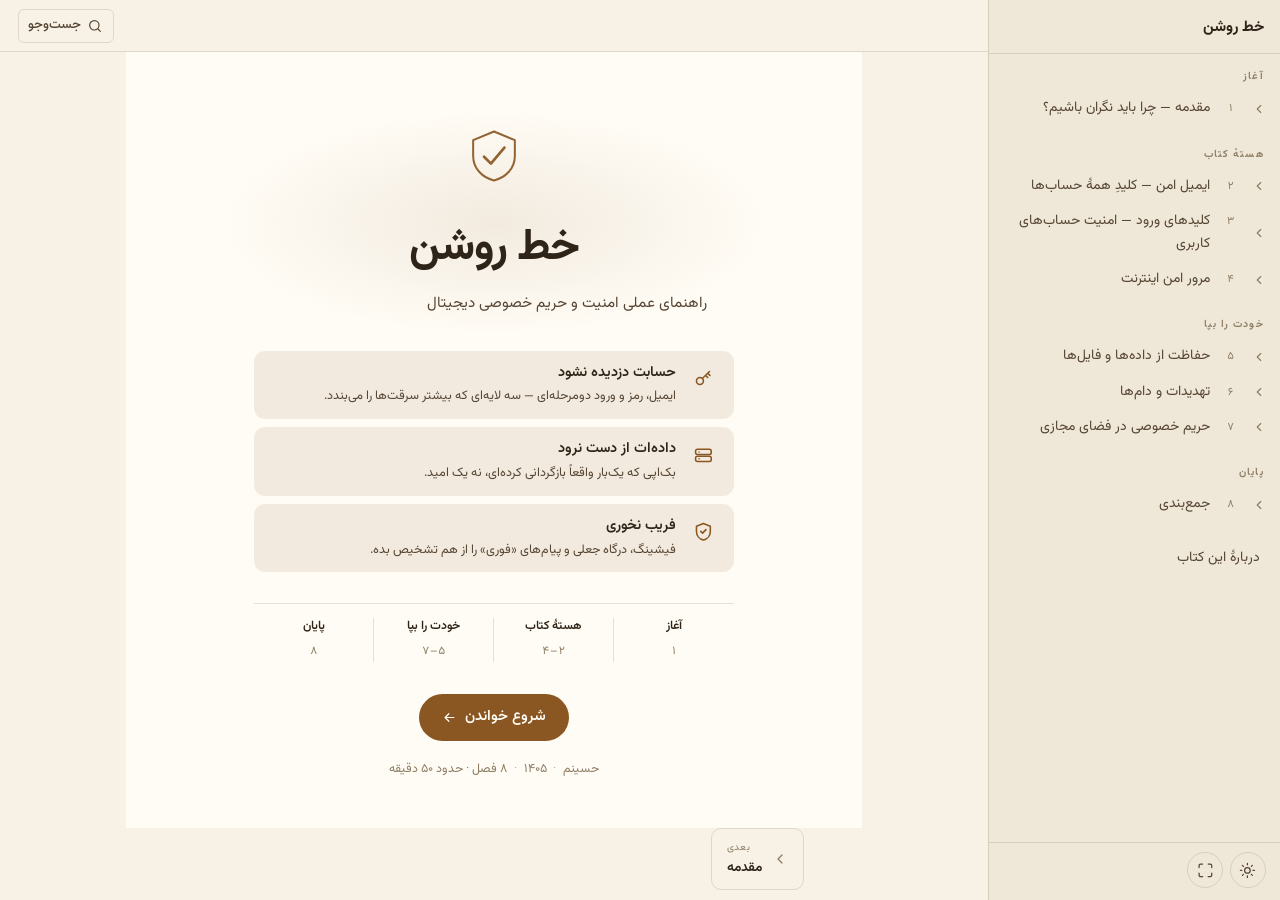
==== commit de417cf3: "fix(pager): make the prev/next controls compact, quiet and symmetric" ====
--- a/index.html
+++ b/index.html
@@ -283,13 +283,19 @@
         </div>
 
         <nav class="pager" id="pager" aria-label="پیمایش فصل‌ها">
-          <button class="pager__btn" id="btnPrev">
-            <span class="pager__dir">قبلی</span>
-            <span class="pager__name" id="prevLabel"></span>
-          </button>
-          <button class="pager__btn pager__btn--end" id="btnNext">
-            <span class="pager__dir">بعدی</span>
-            <span class="pager__name" id="nextLabel"></span>
+          <button class="pager__btn" id="btnPrev" type="button">
+            <svg class="pager__chev" aria-hidden="true"><use href="#i-chev-right"></use></svg>
+            <span class="pager__text">
+              <span class="pager__dir">قبلی</span>
+              <span class="pager__name" id="prevLabel"></span>
+            </span>
+          </button>
+          <button class="pager__btn pager__btn--next" id="btnNext" type="button">
+            <span class="pager__text">
+              <span class="pager__dir">بعدی</span>
+              <span class="pager__name" id="nextLabel"></span>
+            </span>
+            <svg class="pager__chev" aria-hidden="true"><use href="#i-chev-left"></use></svg>
           </button>
         </nav>
 
--- a/assets/css/book.css
+++ b/assets/css/book.css
@@ -946,50 +946,115 @@
 /* ---------- دکمهٔ پیمایش پایین سند ---------- */
 
 .pager {
-  display: grid;
-  grid-template-columns: 1fr 1fr;
-  gap: 0.7rem;
+  display: flex;
+  align-items: center;
+  justify-content: space-between;
+  gap: 0.6rem;
   width: 100%;
   max-width: var(--sheet-max);
   margin: 0 auto;
   padding: 0 var(--sheet-pad-x) 2.4rem;
 }
 
+/* خط نازک بین دو دکمه — نوار را به یک واحدِ واحد وصل می‌کند. */
+.pager::before {
+  content: "";
+  order: 1;
+  flex: 1 1 auto;
+  height: 1px;
+  margin: 0 0.2rem;
+  background: var(--rule);
+}
+
 .pager__btn {
   display: flex;
-  flex-direction: column;
-  gap: 0.25em;
-  padding: 0.85em 1em;
+  align-items: center;
+  gap: 0.65rem;
+  flex: 0 1 auto;
+  min-width: 0;
+  max-width: 48%;
+  padding: 0.6rem 0.95rem;
   text-align: start;
   color: var(--ink-soft);
-  background: var(--paper);
+  background: transparent;
   border: 1px solid var(--rule);
-  border-radius: var(--radius-sm);
+  border-radius: var(--radius-md);
   cursor: pointer;
   transition:
+    color var(--dur-fast) ease,
     border-color var(--dur-fast) ease,
     background-color var(--dur-fast) ease;
 }
 
-.pager__btn:hover:not([hidden]) {
-  background: var(--bg-deep);
-  border-color: var(--accent-2);
-}
-
-.pager__btn--end {
+.pager__btn--next {
+  order: 2;
   text-align: end;
 }
 
+/* اگر فقط یک جهت هست (جلد یا صفحهٔ آخر)، خطِ وسط معنا ندارد. */
+.pager:has(.pager__btn[hidden])::before {
+  display: none;
+}
+
+/* جهتِ بصری: قبلی به سمت قبل، بعدی به سمت بعد. */
+.pager__btn--next .pager__chev {
+  order: -1;
+}
+
+.pager__chev {
+  flex: none;
+  width: 1rem;
+  height: 1rem;
+  color: var(--ink-faint);
+  transition: color var(--dur-fast) ease;
+}
+
+.pager__btn:hover {
+  color: var(--ink);
+  background: var(--accent-soft);
+  border-color: var(--accent);
+}
+
+.pager__btn:hover .pager__chev {
+  color: var(--accent);
+}
+
+.pager__btn:active {
+  transform: scale(0.99);
+}
+
+.pager__btn:focus-visible {
+  outline: 2px solid var(--accent);
+  outline-offset: 2px;
+  border-radius: var(--radius-md);
+}
+
+.pager__text {
+  display: flex;
+  flex-direction: column;
+  gap: 0.1rem;
+  min-width: 0;
+}
+
+.pager__btn--next .pager__text {
+  align-items: flex-end;
+}
+
 .pager__dir {
-  font-size: 10.5px;
-  letter-spacing: 0.08em;
+  font-size: 10px;
+  letter-spacing: 0.06em;
   color: var(--ink-faint);
 }
 
 .pager__name {
+  max-width: 100%;
+  overflow: hidden;
   font-size: 0.86em;
   font-weight: 600;
-  color: var(--ink);
+  line-height: 1.5;
+  color: var(--ink);
+  white-space: nowrap;
+  text-overflow: ellipsis;
 }
 
 /* ---------- نوار پیشرفت ---------- */
@@ -1200,8 +1265,33 @@
   }
 
   .pager {
-    grid-template-columns: 1fr;
+    gap: 0.5rem;
     padding: 0 1.15rem 1.8rem;
+  }
+
+  .pager__btn {
+    flex: 1 1 0;
+    min-width: 0;
+    max-width: none;
+  }
+
+  /* در موبایل خطِ وسط جایی ندارد؛ دکمه‌ها تمام عرض را می‌گیرند. */
+  .pager::before {
+    display: none;
+  }
+
+  .pager__btn {
+    gap: 0.4rem;
+    padding: 0.5rem 0.55rem;
+  }
+
+  .pager__chev {
+    width: 0.85rem;
+    height: 0.85rem;
+  }
+
+  .pager__name {
+    font-size: 0.74em;
   }
 
   .doc__body {
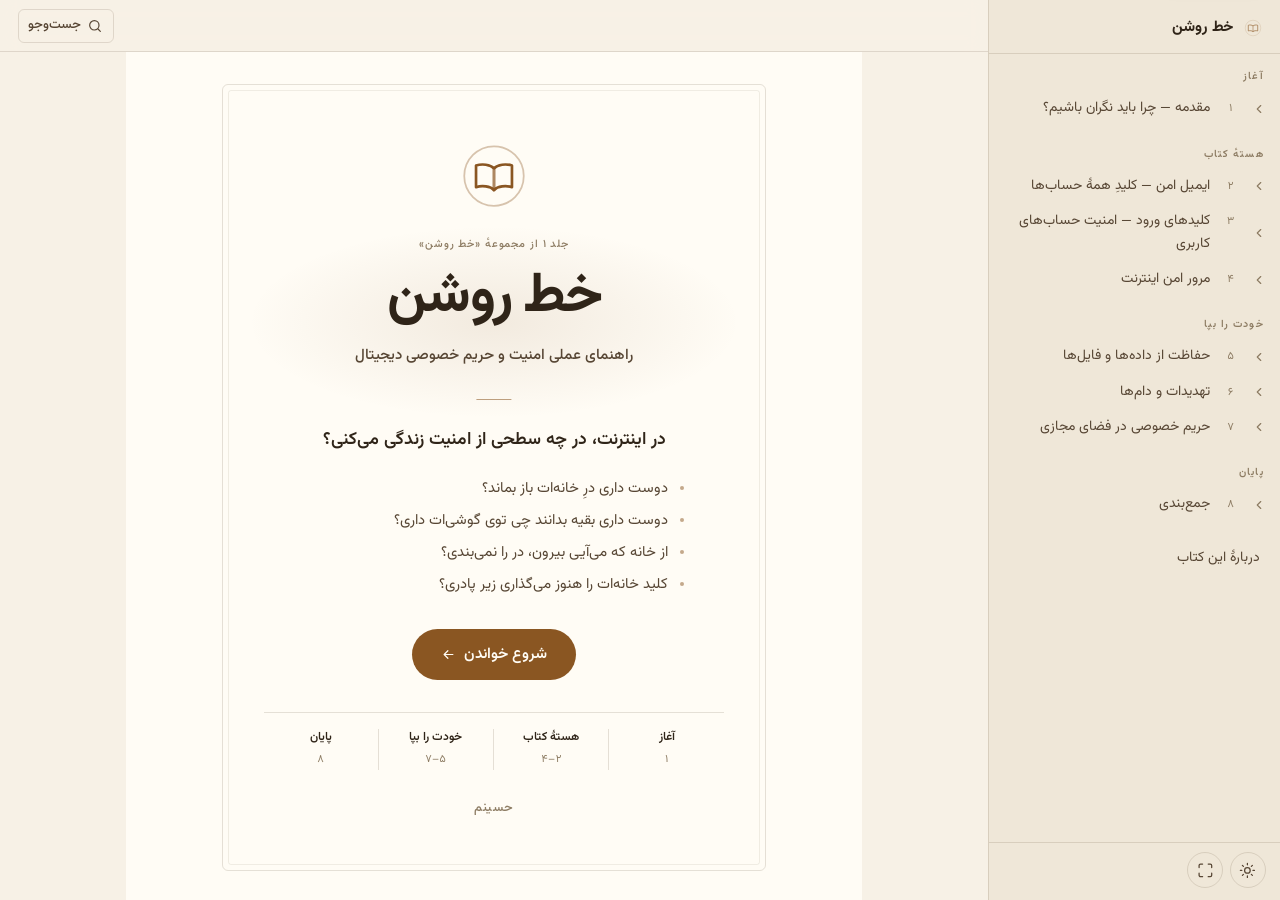
==== commit 1a020745: "feat(cover): book mark, printed-cover frame, drop the extra prose" ====
--- a/index.html
+++ b/index.html
@@ -160,6 +160,29 @@
       >
         <path d="M4 20c6 0 10-4 12-10l1.5-4.5L13 7C7 9 4 13 4 20z" />
         <path d="M4 20 12 12" />
+      </symbol>
+      <symbol id="i-mark" viewBox="0 0 72 72" fill="none">
+        <circle
+          cx="36"
+          cy="36"
+          r="25.5"
+          stroke="currentColor"
+          stroke-opacity=".34"
+          stroke-width="1.5"
+        />
+        <path
+          d="M36 29.4c-3.1-3.4-10.4-4-15.4-2.4v18.6c5-1.6 12.3-1 15.4 2.4 3.1-3.4 10.4-4 15.4-2.4V27c-5-1.6-12.3-1-15.4 2.4Z"
+          stroke="currentColor"
+          stroke-width="2.3"
+          stroke-linejoin="round"
+        />
+        <path
+          d="M36 29.4v18.6"
+          stroke="currentColor"
+          stroke-width="2.6"
+          stroke-linecap="round"
+          opacity=".7"
+        />
       </symbol>
       <symbol
         id="i-arrow-start"
--- a/assets/css/book.css
+++ b/assets/css/book.css
@@ -100,7 +100,11 @@
 }
 
 .sidebar__brand {
+  display: flex;
   flex: 1;
+  gap: 0.55rem;
+  align-items: center;
+  min-width: 0;
   font-size: 0.95em;
   font-weight: 700;
   color: var(--ink);
@@ -110,6 +114,20 @@
 
 .sidebar__brand:hover {
   color: var(--accent);
+}
+
+.sidebar__logo {
+  flex: 0 0 auto;
+  width: 22px;
+  height: 22px;
+  color: var(--accent);
+  opacity: 0.85;
+}
+
+.sidebar__name {
+  overflow: hidden;
+  text-overflow: ellipsis;
+  white-space: nowrap;
 }
 
 .sidebar__scroll {
@@ -416,120 +434,225 @@
   background: var(--paper);
 }
 
+/* برگهٔ عنوان کمی تنگ‌تر از برگهٔ متن است تا جلد در یک نگاه جا شود. */
+.doc-sheet:has(> .is-title-page) {
+  padding-top: 2rem;
+  padding-bottom: 2.2rem;
+}
+
+/* روی جلد، نوار قبلی/بعدی لازم نیست: خودِ جلد دکمهٔ «شروع خواندن» دارد و
+   دو راه برای رفتن به یک جا فقط شلوغی است. */
+.doc-scroll:has(> .doc-sheet > .is-title-page) .pager {
+  display: none;
+}
+
 /* ---------- صفحهٔ عنوان (جلد) ---------- */
 
 .cover {
+  position: relative;
+  display: flex;
+  justify-content: center;
+  max-width: 34rem;
+  margin: 0 auto;
+  padding: clamp(0.3rem, 1.6vh, 1rem) 0;
+}
+
+/* --- قاب جلد: دو خط نازک هم‌مرکز، مثل صفحهٔ عنوان کتاب --- */
+
+.cover__frame {
+  position: absolute;
+  inset: 0;
+  border: 1px solid var(--rule);
+  border-radius: var(--radius-sm);
+  pointer-events: none;
+}
+
+.cover__frame::after {
+  content: "";
+  position: absolute;
+  inset: 5px;
+  border: 1px solid var(--rule);
+  border-radius: 3px;
+  opacity: 0.55;
+}
+
+.cover__inner {
+  position: relative;
   display: flex;
   flex-direction: column;
   align-items: center;
-  max-width: 30rem;
-  margin: 0 auto;
-  padding-top: clamp(0.4rem, 3vh, 2rem);
+  width: 100%;
+  padding: clamp(1.5rem, 4vh, 2.4rem) clamp(1.2rem, 5vw, 2.6rem);
   text-align: center;
 }
 
-/* --- نشان و عنوان --- */
+/* --- نشان --- */
+
+.cover__mark {
+  display: flex;
+  align-items: center;
+  justify-content: center;
+  width: 84px;
+  height: 84px;
+  margin-bottom: 1.05rem;
+  color: var(--accent);
+}
+
+.cover__mark svg {
+  width: 100%;
+  height: 100%;
+}
+
+/* --- سطر نشان سری --- */
+
+.cover__series {
+  margin: 0;
+  font-size: 0.68rem;
+  font-weight: 500;
+  letter-spacing: 0.08em;
+  line-height: 1.8;
+  color: var(--ink-faint);
+}
+
+/* --- عنوان --- */
 
 .cover__head {
   position: relative;
   isolation: isolate;
   width: 100%;
-}
-
-/* هالهٔ نرم پشت نشان — بدون تصویر خارجی. */
+  margin-top: 0.7rem;
+}
+
+/* هالهٔ نرم پشت عنوان — بدون تصویر خارجی. */
 .cover__head::before {
   content: "";
   position: absolute;
   z-index: -1;
-  inset: -1rem -2rem auto;
-  height: 14rem;
+  inset: -2.5rem -1rem auto;
+  height: 12rem;
   background: radial-gradient(ellipse 50% 50% at 50% 50%, var(--accent-soft), transparent 100%);
   pointer-events: none;
 }
 
-.cover__mark {
-  width: 58px;
-  height: 58px;
-  color: var(--accent);
-  opacity: 0.92;
-}
-
 .cover__title {
-  margin: 0.55em 0 0;
-  font-size: clamp(2.1rem, 6vw, 2.75rem);
+  margin: 0;
+  font-size: clamp(2.6rem, 7.5vw, 3.5rem);
   font-weight: 700;
-  line-height: 1.25;
-  letter-spacing: -0.02em;
-  color: var(--ink);
-}
-
-.cover__kicker {
+  line-height: 1.15;
+  letter-spacing: -0.03em;
+  color: var(--ink);
+}
+
+.cover__subtitle {
   max-width: 22em;
-  margin: 0.85em 0 0;
-  font-size: 0.95rem;
-  line-height: 1.95;
+  margin: 0.75em auto 0;
+  font-size: 0.94rem;
+  font-weight: 500;
+  line-height: 1.8;
   color: var(--ink-soft);
   text-wrap: balance;
 }
 
-/* --- سه قولِ کتاب --- */
-
-.cover__promises {
+/* --- پرسش جلد --- */
+
+.cover__kicker {
+  position: relative;
+  max-width: 24em;
+  margin: 1.9rem 0 0;
+  padding-top: 1.5rem;
+  font-size: clamp(1rem, 2.3vw, 1.1rem);
+  font-weight: 600;
+  line-height: 1.9;
+  color: var(--ink);
+  text-wrap: balance;
+}
+
+/* خط کوتاه بالای پرسش — جداکنندهٔ نرم، نه خط سراسری */
+.cover__kicker::before {
+  content: "";
+  position: absolute;
+  top: 0;
+  left: 50%;
+  width: 2.2rem;
+  height: 1px;
+  background: var(--accent);
+  opacity: 0.55;
+  transform: translateX(-50%);
+}
+
+.cover__reasons {
   display: grid;
-  gap: 0.5rem;
+  gap: 0.3rem;
   width: 100%;
-  margin: 2rem 0 0;
+  max-width: 24rem;
+  margin: 1.15rem 0 0;
   padding: 0;
   list-style: none;
   text-align: start;
 }
 
-.cover__promise {
-  display: grid;
-  grid-template-columns: 2.1rem 1fr;
-  column-gap: 0.7rem;
-  row-gap: 0.15rem;
-  padding: 0.7rem 0.85rem;
-  background: var(--accent-soft);
-  border-radius: 0.7rem;
-}
-
-.cover__promise-icon {
-  grid-row: span 2;
-  display: flex;
-  align-items: center;
-  justify-content: center;
-  width: 2.1rem;
-  height: 2.1rem;
-  color: var(--accent);
-}
-
-.cover__promise-icon svg {
-  width: 1.3rem;
-  height: 1.3rem;
-}
-
-.cover__promise-title {
-  font-size: 0.9rem;
+.cover__reasons li {
+  position: relative;
+  padding-inline-start: 1.1rem;
+  font-size: 0.92rem;
+  line-height: 1.85;
+  color: var(--ink-soft);
+}
+
+.cover__reasons li::before {
+  content: "";
+  position: absolute;
+  inset-inline-start: 0.15rem;
+  top: 0.75em;
+  width: 4px;
+  height: 4px;
+  background: var(--accent);
+  border-radius: 50%;
+  opacity: 0.5;
+}
+
+/* --- دکمه --- */
+
+.cover__start {
+  display: inline-flex;
+  align-items: center;
+  gap: 0.55em;
+  margin-top: 1.9rem;
+  padding: 0.8em 1.9em;
+  font-size: 0.95em;
   font-weight: 600;
-  line-height: 1.55;
-  color: var(--ink);
-}
-
-.cover__promise-text {
-  font-size: 0.79rem;
-  line-height: 1.7;
-  color: var(--ink-soft);
-}
-
-/* --- نقشهٔ راه: چهار بخش، به‌صورت نوار محتوا --- */
+  color: var(--paper);
+  text-decoration: none;
+  background: var(--accent);
+  border-radius: var(--radius-pill);
+  transition:
+    transform var(--dur-fast) ease,
+    filter var(--dur-fast) ease;
+}
+
+.cover__start:hover {
+  filter: brightness(1.08);
+  transform: translateY(-1px);
+}
+
+.cover__start:focus-visible {
+  outline: 2px solid var(--accent);
+  outline-offset: 3px;
+}
+
+.cover__start-icon {
+  width: 15px;
+  height: 15px;
+}
+
+/* --- نقشهٔ راه --- */
 
 .cover__roadmap {
   display: grid;
   grid-template-columns: repeat(4, minmax(0, 1fr));
   width: 100%;
-  margin: 1.9rem 0 0;
-  padding: 0.9rem 0 0;
+  margin: 2rem 0 0;
+  padding: 1rem 0 0;
   list-style: none;
   border-top: 1px solid var(--rule);
 }
@@ -537,81 +660,35 @@
 .cover__step {
   display: flex;
   flex-direction: column;
-  gap: 0.3rem;
-  padding: 0 0.4rem;
-  text-align: center;
+  gap: 0.22rem;
+  padding: 0 0.3rem;
 }
 
 .cover__step + .cover__step {
   border-inline-start: 1px solid var(--rule);
 }
 
-.cover__step-dot {
-  display: none;
-}
-
 .cover__step-name {
-  font-size: 0.76rem;
+  font-size: 0.74rem;
   font-weight: 600;
   line-height: 1.5;
   color: var(--ink);
 }
 
 .cover__step-num {
-  font-size: 0.72rem;
+  font-size: 0.68rem;
   color: var(--ink-faint);
   font-variant-numeric: tabular-nums;
 }
 
-/* --- دکمه و شناسنامه --- */
-
-.cover__foot {
-  display: flex;
-  flex-direction: column;
-  align-items: center;
-  margin-top: 2rem;
-}
-
-.cover__start {
-  display: inline-flex;
-  align-items: center;
-  gap: 0.5em;
-  padding: 0.72em 1.6em;
-  font-size: 0.92em;
-  font-weight: 600;
-  color: var(--paper);
-  text-decoration: none;
-  background: var(--accent);
-  border-radius: 999px;
-  transition:
-    transform var(--dur-fast) ease,
-    filter var(--dur-fast) ease;
-}
-
-.cover__start:hover {
-  filter: brightness(1.08);
-  transform: translateY(-1px);
-}
-
-.cover__start svg {
-  width: 15px;
-  height: 15px;
-}
-
-.cover__meta {
-  display: flex;
-  flex-wrap: wrap;
-  justify-content: center;
-  gap: 0.55em;
-  margin: 1.3em 0 0;
-  font-size: 0.78em;
+/* --- نویسنده --- */
+
+.cover__author {
+  margin: 1.7rem 0 0;
+  font-size: 0.8rem;
+  font-weight: 500;
+  letter-spacing: 0.04em;
   color: var(--ink-faint);
-}
-
-.cover__meta span + span::before {
-  content: "·";
-  margin-inline-end: 0.55em;
-  opacity: 0.6;
 }
 
 /* ---------- فصل ---------- */
@@ -1234,25 +1311,32 @@
   }
 
   .cover {
-    padding-top: 0;
+    padding: 0;
+  }
+
+  .cover__inner {
+    padding: 1.6rem 1rem 1.8rem;
   }
 
   .cover__mark {
-    width: 50px;
-    height: 50px;
-  }
-
-  .cover__promises {
-    margin-top: 1.6rem;
-  }
-
-  .cover__promise {
-    padding: 0.65rem 0.75rem;
+    width: 66px;
+    height: 66px;
+    margin-bottom: 0.85rem;
+  }
+
+  .cover__title {
+    font-size: 2.4rem;
+  }
+
+  .cover__kicker {
+    margin-top: 1.5rem;
+    padding-top: 1.3rem;
+    font-size: 0.98rem;
   }
 
   .cover__roadmap {
     grid-template-columns: repeat(2, minmax(0, 1fr));
-    row-gap: 0.9rem;
+    row-gap: 0.85rem;
   }
 
   .cover__step:nth-child(3) {
@@ -1260,7 +1344,7 @@
   }
 
   .cover__step:nth-child(n + 3) {
-    padding-top: 0.9rem;
+    padding-top: 0.85rem;
     border-top: 1px solid var(--rule);
   }
 
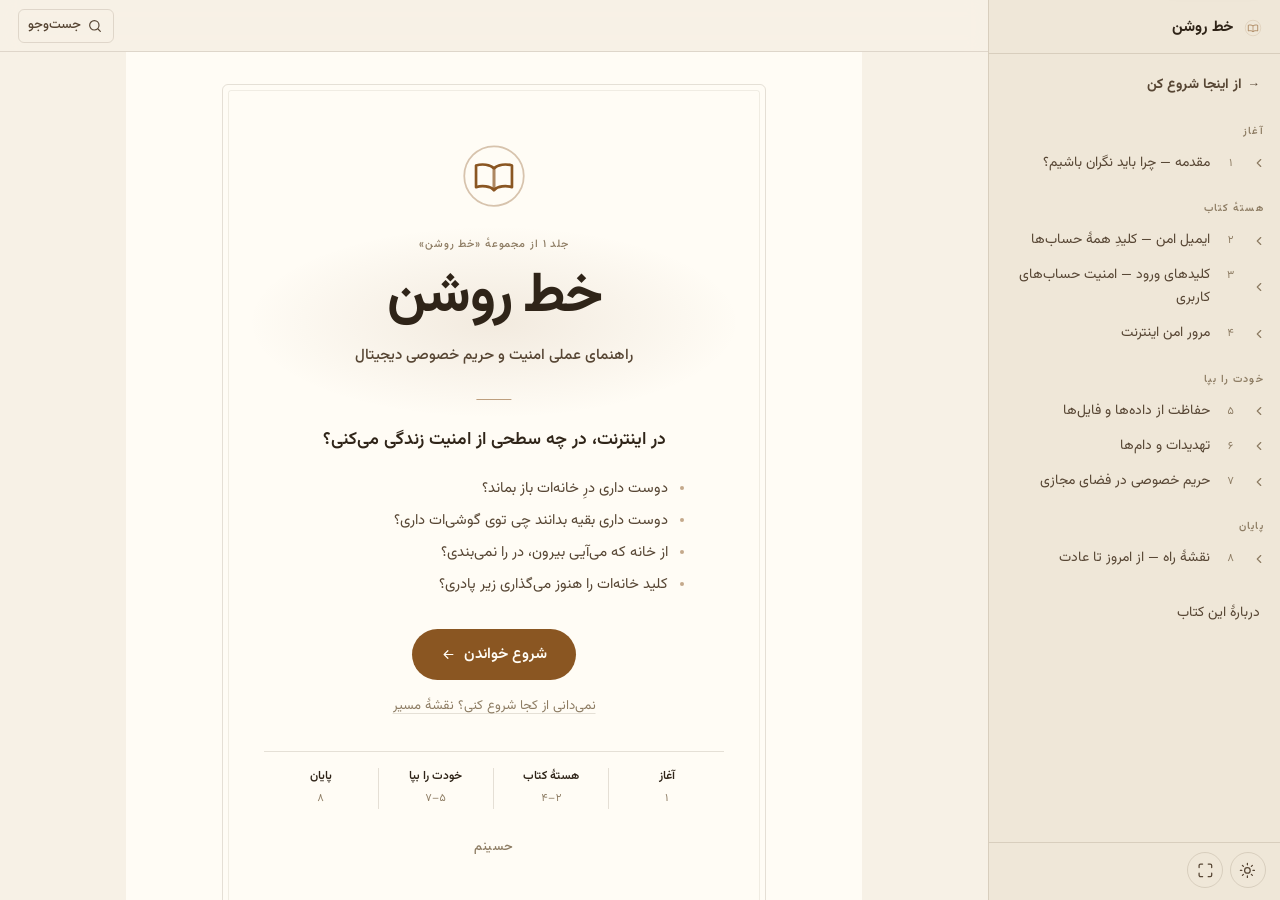
==== commit 96ff760d: "fix(skin): reach all eight themes, and three smaller defects found alongside The skin button was sup" ====
--- a/index.html
+++ b/index.html
@@ -274,7 +274,7 @@
           <div id="sidebarContent"></div>
         </div>
         <div class="sidebar__foot">
-          <button class="foot-btn" id="btnTheme" aria-label="تغییر پوسته" title="پوسته: روشن / تاریک / کاغذ (P)">
+          <button class="foot-btn" id="btnTheme" aria-label="تغییر پوسته" title="پوستهٔ بعدی (P)">
             <svg aria-hidden="true"><use href="#i-palette" id="themeIcon" /></svg>
           </button>
           <button class="foot-btn" id="btnZen" aria-label="حالت تمرکز" aria-pressed="false" title="حالت تمرکز (Z)">
--- a/assets/css/tokens.css
+++ b/assets/css/tokens.css
@@ -135,7 +135,7 @@
   --paper-2: #ececeb;
   --ink: #1c1d20;
   --ink-soft: #5a5d64;
-  --ink-faint: #93969d;
+  --ink-faint: #82858b;
   --accent: #3f5d8a;
   --accent-2: #a58652;
   --accent-soft: rgb(63 93 138 / 10%);
@@ -180,7 +180,7 @@
   --paper-2: #f4f3f0;
   --ink: #1e1c19;
   --ink-soft: #605c55;
-  --ink-faint: #9a958c;
+  --ink-faint: #8b867e;
   --accent: #6b5744;
   --accent-2: #b08b4c;
   --accent-soft: rgb(107 87 68 / 9%);
@@ -225,7 +225,7 @@
   --paper-2: #f3f2f0;
   --ink: #191817;
   --ink-soft: #5d5a56;
-  --ink-faint: #99958f;
+  --ink-faint: #8f8b85;
   --accent: #7a4a3a;
   --accent-2: #a98a4e;
   --accent-soft: rgb(122 74 58 / 9%);
--- a/assets/css/book.css
+++ b/assets/css/book.css
@@ -97,6 +97,22 @@
 
 .sidebar__head .icon-btn {
   display: none;
+}
+
+/* «از اینجا شروع کن» — تنها ورودی برجستهٔ بالای فهرست */
+.sb__link--start {
+  font-weight: 700;
+  color: var(--accent);
+}
+
+.sb__link--start .sb__label::before {
+  content: "→";
+  margin-inline-end: 0.45em;
+  font-size: 0.9em;
+}
+
+.sb__link--start.is-active {
+  background: var(--accent-soft);
 }
 
 .sidebar__brand {
@@ -645,6 +661,20 @@
   height: 15px;
 }
 
+/* پیوند آرام به نقشهٔ مسیر — زیر دکمهٔ اصلی، بی‌آنکه رقابت کند */
+.cover__extras {
+  margin-top: 0.95rem;
+  font-size: 0.82rem;
+  color: var(--ink-faint);
+  text-decoration-color: var(--rule);
+  text-underline-offset: 4px;
+}
+
+.cover__extras:hover {
+  color: var(--accent);
+  text-decoration-color: currentColor;
+}
+
 /* --- نقشهٔ راه --- */
 
 .cover__roadmap {
@@ -727,7 +757,9 @@
 
 .doc__body p {
   margin: 0 0 1.15em;
-  text-align: justify;
+  /* هم‌ترازی دوطرفه فقط جایی که خط به‌قدر کافی بلند است؛ در عرض کم
+     فاصله‌های کشیده «رودخانه» می‌سازند و خواندن را کند می‌کنند. */
+  text-align: start;
   text-justify: inter-word;
 }
 
@@ -816,6 +848,9 @@
   background: var(--bg-deep);
   border-radius: 4px;
   unicode-bidi: isolate;
+  /* آدرس‌های بلند باید بشکنند، نه از کادر بزنند بیرون */
+  overflow-wrap: anywhere;
+  word-break: break-word;
 }
 
 .doc__body hr {
@@ -948,6 +983,542 @@
   content: "✓ ";
   font-weight: 700;
   color: var(--accent);
+}
+
+/* ---------- جعبهٔ «از اینجا شروع کن» و جدول زمان ---------- */
+
+.startpaths__lead {
+  margin: 0 0 0.8em;
+  font-size: 0.86em;
+  font-weight: 700;
+  color: var(--ink);
+}
+
+.startbox {
+  margin: 1.7em 0;
+  padding: 1.15em 1.25em;
+  background: var(--accent-soft);
+  border-radius: var(--radius-md);
+}
+
+.startbox__label {
+  margin: 0 0 0.5em;
+  font-size: 0.74em;
+  font-weight: 700;
+  letter-spacing: 0.06em;
+  color: var(--accent);
+}
+
+.startbox__text {
+  margin: 0;
+  font-size: 0.96em;
+  line-height: 1.95;
+  color: var(--ink-soft);
+}
+
+.times {
+  margin: 1.9em 0;
+  padding: 1.05em 1.2em 1.15em;
+  border: 1px solid var(--rule);
+  border-radius: var(--radius-md);
+}
+
+.times__title {
+  display: flex;
+  gap: 0.45em;
+  align-items: center;
+  margin: 0 0 0.85em;
+  font-size: 0.78em;
+  font-weight: 700;
+  letter-spacing: 0.03em;
+  color: var(--ink);
+}
+
+.times__clock {
+  position: relative;
+  display: inline-block;
+  flex: 0 0 auto;
+  width: 12px;
+  height: 12px;
+  border: 1.5px solid var(--accent);
+  border-radius: 50%;
+  opacity: 0.85;
+}
+
+.times__list {
+  display: grid;
+  grid-template-columns: minmax(0, 1fr) 3.6rem 4.1rem;
+  column-gap: 0.75em;
+  row-gap: 0.55em;
+  align-items: center;
+  margin: 0;
+  padding: 0;
+  list-style: none;
+}
+
+.times__row {
+  display: contents;
+}
+
+.times__name {
+  font-size: 0.89em;
+  line-height: 1.6;
+  color: var(--ink-soft);
+}
+
+.times__bar {
+  height: 4px;
+  overflow: hidden;
+  background: var(--rule);
+  border-radius: 999px;
+}
+
+.times__fill {
+  display: block;
+  width: var(--w, 0%);
+  height: 100%;
+  background: var(--accent-2);
+  border-radius: inherit;
+  opacity: 0.6;
+}
+
+.times__val {
+  font-size: 0.82em;
+  font-weight: 600;
+  color: var(--ink);
+  text-align: end;
+  white-space: nowrap;
+  font-variant-numeric: tabular-nums;
+}
+
+.times__foot {
+  margin: 0.95em 0 0;
+  padding-top: 0.85em;
+  font-size: 0.84em;
+  line-height: 1.9;
+  color: var(--ink-faint);
+  border-top: 1px solid var(--rule);
+}
+
+.gains {
+  margin: 0 0 1.2em;
+  padding: 0;
+  list-style: none;
+}
+
+.startpaths {
+  margin: 1.8em 0;
+  padding: 1.1em 1.2em 1.15em;
+  background: var(--paper-2);
+  border-radius: var(--radius-md);
+}
+
+.startpaths__list {
+  margin: 0;
+  padding: 0;
+  list-style: none;
+}
+
+.startpaths__foot {
+  margin: 0.9em 0 0;
+  padding-top: 0.85em;
+  font-size: 0.88em;
+  line-height: 1.9;
+  color: var(--ink-soft);
+  border-top: 1px solid var(--rule);
+}
+
+.pin {
+  font-size: 0.95em;
+}
+
+
+/* ---------- مقدمهٔ استاندارد فصل (چرا / خطر) ---------- */
+
+.lead {
+  display: grid;
+  gap: 0.75em;
+  margin: 0 0 2em;
+  padding: 1.2em 1.3em;
+  font-size: 0.94em;
+  line-height: 1.95;
+  color: var(--ink-soft);
+  background: var(--paper-2);
+  border: 1px solid var(--rule);
+  border-radius: var(--radius-md);
+}
+
+.lead__row {
+  display: grid;
+  grid-template-columns: 5.2rem minmax(0, 1fr);
+  gap: 0.7em;
+  align-items: start;
+}
+
+.lead__key {
+  padding-top: 0.12em;
+  font-size: 0.74em;
+  font-weight: 700;
+  letter-spacing: 0.04em;
+  line-height: 1.7;
+  color: var(--accent);
+}
+
+.lead__val {
+  margin: 0;
+  font-size: 1em;
+  line-height: 1.9;
+}
+
+.lead__val strong {
+  color: var(--ink);
+}
+
+/* کاری که این فصل از تو می‌خواهد — خط آخر، برجسته‌تر */
+.lead__row--do {
+  padding-top: 0.7em;
+  border-top: 1px solid var(--rule);
+}
+
+.lead__row--do .lead__val {
+  color: var(--ink);
+  font-weight: 600;
+}
+
+/* زمان، در مقدمهٔ فصل: برچسبی کوچک زیر جمله — نه چسبیده به آن */
+.lead__val .map__time {
+  display: block;
+  width: fit-content;
+  max-width: 100%;
+  margin: 0.55em 0 0;
+  white-space: normal;
+  padding: 0.15em 0.6em;
+  font-size: 0.78em;
+  font-weight: 600;
+  color: var(--ink-soft);
+  background: var(--paper);
+  border: 1px solid var(--rule);
+  border-radius: var(--radius-pill);
+}
+
+/* ---------- نقشهٔ مسیر ---------- */
+
+.map__intro {
+  margin: 0 0 1.3em;
+  font-size: 0.95em;
+  line-height: 1.95;
+  color: var(--ink-soft);
+}
+
+.map {
+  display: grid;
+  gap: 0;
+  margin: 0 0 1.6em;
+  padding: 0;
+  list-style: none;
+  border: 1px solid var(--rule);
+  border-radius: var(--radius-md);
+  overflow: hidden;
+}
+
+.map__day {
+  display: flex;
+  flex-wrap: wrap;
+  gap: 0.6em;
+  align-items: baseline;
+  padding: 0.55em 1.1em;
+  font-size: 0.75em;
+  font-weight: 700;
+  letter-spacing: 0.05em;
+  color: var(--accent);
+  background: var(--accent-soft);
+}
+
+/* یادداشت روز، کنار عنوانش — نه پایین فهرست */
+.map__day-note {
+  font-weight: 500;
+  letter-spacing: 0;
+  color: var(--ink-soft);
+}
+
+.map__list {
+  margin: 0;
+  padding: 0.2em 1.1em 0.9em;
+  list-style: none;
+}
+
+.map__list > li {
+  position: relative;
+  padding-block: 0.55em;
+  font-size: 0.94em;
+  line-height: 1.8;
+}
+
+.map__list > li + li {
+  border-top: 1px dashed var(--rule);
+}
+
+/* فهرست ساده (بدون تیک): شمارهٔ فارسی می‌گیرد */
+.map__list--plain {
+  counter-reset: task;
+}
+
+.map__list--plain > li {
+  padding-inline-start: 2.15em;
+  counter-increment: task;
+}
+
+.map__list--plain > li::before {
+  content: counter(task, persian);
+  position: absolute;
+  inset-inline-start: 0;
+  top: 0.85em;
+  display: flex;
+  align-items: center;
+  justify-content: center;
+  width: 1.55em;
+  height: 1.55em;
+  font-size: 0.7em;
+  font-weight: 700;
+  color: var(--ink-faint);
+  background: var(--paper);
+  border: 1px solid var(--rule);
+  border-radius: 50%;
+}
+
+.map__what {
+  display: block;
+  font-weight: 600;
+  color: var(--ink);
+}
+
+.map__why {
+  display: block;
+  font-size: 0.88em;
+  color: var(--ink-soft);
+}
+
+/* برچسب زمان کنار هر کار، سبک و بی‌سر‌و‌صدا */
+.map__time {
+  margin-inline-start: 0.55em;
+  font-size: 0.78em;
+  font-weight: 500;
+  color: var(--ink-faint);
+  white-space: nowrap;
+}
+
+/* هر کار: تیک در سمت راست، متن در ستون خودش */
+.map__check {
+  display: flex;
+  gap: 0.6em;
+  align-items: flex-start;
+  cursor: pointer;
+}
+
+.map__body {
+  display: block;
+  min-width: 0;
+}
+
+.map__check input {
+  flex: none;
+  width: 1.15rem;
+  height: 1.15rem;
+  margin: 0.32em 0 0;
+  accent-color: var(--accent);
+  cursor: pointer;
+}
+
+/* خط‌خوردگیِ نام کار وقتی تیک خورده — فقط روی عنوان، نه توضیح */
+.map__check input:checked ~ .map__body .map__what {
+  color: var(--ink-faint);
+  text-decoration: line-through;
+  text-decoration-color: var(--rule);
+}
+
+.map__go {
+  display: inline-block;
+  margin-top: 0.25em;
+  margin-inline-start: 1.75em;
+  font-size: 0.8em;
+  color: var(--accent);
+  text-decoration-color: color-mix(in oklab, var(--accent) 35%, transparent);
+  text-underline-offset: 3px;
+}
+
+.map__go:hover {
+  text-decoration-color: var(--accent);
+}
+
+/* ---------- قدم بعدی، انتهای هر فصل ---------- */
+
+.nextstep {
+  display: grid;
+  gap: 0.4em;
+  margin: 2.2em 0 0;
+  padding: 1.1em 1.2em;
+  background: var(--paper-2);
+  border: 1px solid var(--rule);
+  border-radius: var(--radius-md);
+}
+
+.nextstep__label {
+  margin: 0;
+  font-size: 0.72em;
+  font-weight: 700;
+  letter-spacing: 0.06em;
+  color: var(--accent);
+}
+
+.nextstep.is-done .nextstep__label {
+  color: var(--ink-faint);
+}
+
+.nextstep__what {
+  margin: 0;
+  font-size: 1em;
+  font-weight: 700;
+  line-height: 1.7;
+  color: var(--ink);
+}
+
+.nextstep.is-done .nextstep__what {
+  color: var(--ink-soft);
+  text-decoration: line-through;
+  text-decoration-color: var(--rule);
+}
+
+.nextstep__why {
+  margin: 0;
+  font-size: 0.87em;
+  line-height: 1.85;
+  color: var(--ink-soft);
+}
+
+.nextstep__actions {
+  display: flex;
+  flex-wrap: wrap;
+  gap: 0.9em;
+  align-items: center;
+  margin: 0.5em 0 0;
+}
+
+.nextstep__done {
+  padding: 0.5em 1.1em;
+  font: inherit;
+  font-size: 0.85em;
+  font-weight: 600;
+  color: var(--paper);
+  background: var(--accent);
+  border: 0;
+  border-radius: var(--radius-pill);
+  cursor: pointer;
+}
+
+.nextstep__done[aria-pressed="true"] {
+  color: var(--accent);
+  background: transparent;
+  box-shadow: inset 0 0 0 1px var(--accent);
+}
+
+.nextstep__done:hover {
+  filter: brightness(1.08);
+}
+
+.nextstep__map {
+  font-size: 0.82em;
+  color: var(--ink-soft);
+  text-underline-offset: 3px;
+}
+
+.nextstep__map:hover {
+  color: var(--accent);
+}
+
+/* ---------- پیشرفت نقشه ---------- */
+
+.map__progress {
+  display: flex;
+  gap: 0.8em;
+  align-items: center;
+  margin: 0 0 1.4em;
+  font-size: 0.84em;
+  color: var(--ink-soft);
+}
+
+.map__bar {
+  flex: 1;
+  height: 5px;
+  overflow: hidden;
+  background: var(--rule);
+  border-radius: 999px;
+}
+
+.map__bar > span {
+  display: block;
+  height: 100%;
+  background: var(--accent-2);
+  border-radius: inherit;
+  transition: width var(--dur-mid) var(--ease-out);
+}
+
+.map__count {
+  white-space: nowrap;
+  font-variant-numeric: tabular-nums;
+}
+
+/* ---------- منابع ---------- */
+
+.srcs {
+  margin: 2.4em 0 0;
+  padding-top: 1em;
+  font-size: 0.78em;
+  line-height: 1.9;
+  color: var(--ink-faint);
+  border-top: 1px solid var(--rule);
+}
+
+.srcs__label {
+  margin: 0 0 0.5em;
+  font-size: 0.92em;
+  font-weight: 700;
+  letter-spacing: 0.02em;
+  color: var(--ink-soft);
+}
+
+.srcs__list {
+  margin: 0;
+  padding: 0;
+  list-style: none;
+}
+
+.srcs__list li {
+  margin-bottom: 0.45em;
+  padding-inline-start: 0.9em;
+  border-inline-start: 1px solid var(--rule);
+}
+
+.srcs__list a {
+  color: var(--accent);
+  text-underline-offset: 2px;
+}
+
+.srcs__list a:hover {
+  text-decoration: underline;
+}
+
+/* راهنماهای بلندتر که زیر همین فهرست می‌آیند */
+.srcs__more {
+  margin: 1.2em 0 0;
+  padding-top: 0.9em;
+  border-top: 1px dashed var(--rule);
+}
+
+/* فقط در عرض‌های کافی، خط دوطرفه؛ در موبایل «رودخانه» می‌سازد. */
+@media (min-width: 980px) {
+  .doc__body p {
+    text-align: justify;
+  }
 }
 
 /* ---------- هشدار و نکته ---------- */
@@ -1348,6 +1919,23 @@
     border-top: 1px solid var(--rule);
   }
 
+  /* در موبایل نام کارها می‌شکند؛ نوار فقط شلوغی می‌شود، عدد بماند. */
+  .times__list {
+    grid-template-columns: minmax(0, 1fr) auto;
+  }
+
+  .times__bar {
+    display: none;
+  }
+
+  .times__val {
+    font-size: 0.85em;
+  }
+
+  .startpaths__list li {
+    font-size: 0.9em;
+  }
+
   .pager {
     gap: 0.5rem;
     padding: 0 1.15rem 1.8rem;
@@ -1384,6 +1972,41 @@
 }
 
 /* ---------- چاپ ---------- */
+
+/* نقشهٔ مسیر در صفحه‌های باریک: تیک و زمان کوچک‌تر، متن جای بیشتر */
+@media (max-width: 979px) {
+  .map__list {
+    padding-inline: 0.85em;
+  }
+
+  .map__list > li {
+    font-size: 0.9em;
+  }
+
+  .map__check {
+    gap: 0.45em;
+  }
+
+  .map__check input {
+    width: 1.05rem;
+    height: 1.05rem;
+  }
+
+  .map__time {
+    display: block;
+    margin-inline-start: 0;
+    margin-top: 0.15em;
+    font-size: 0.76em;
+  }
+
+  .map__go {
+    margin-inline-start: 1.5em;
+  }
+
+  .map__day {
+    font-size: 0.72em;
+  }
+}
 
 @media print {
   .sidebar,
@@ -1433,4 +2056,19 @@
   .doc__body li {
     break-inside: avoid;
   }
-}
+
+  /* تعاملی‌ها در کاغذ معنا ندارند: تیک، دکمه و پیوند نقشه چاپ نمی‌شوند. */
+  .nextstep__actions,
+  .map__check input,
+  .map__go {
+    display: none;
+  }
+
+  .nextstep {
+    padding: 0.8em 0;
+    background: none;
+    border: 0;
+    border-top: 1px solid #ccc;
+    border-radius: 0;
+  }
+}
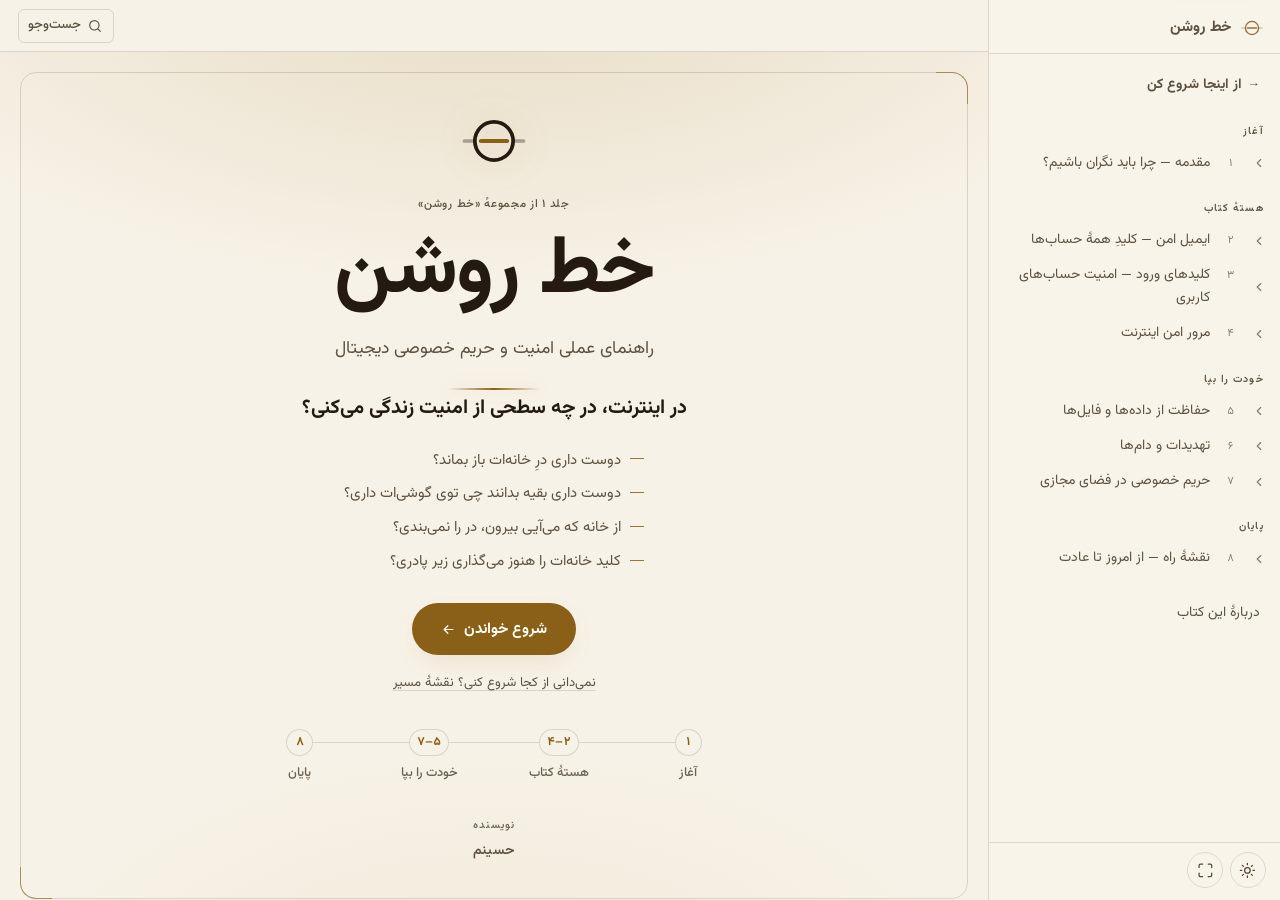
==== commit 09ec705f: "brand: new logo + favicons" ====
--- a/index.html
+++ b/index.html
@@ -13,10 +13,20 @@
       content="راهنمای عملی امنیت و حریم خصوصی دیجیتال"
     />
 
-    <link
-      rel="icon"
-      href="data:image/svg+xml,%3Csvg xmlns='http://www.w3.org/2000/svg' viewBox='0 0 32 32'%3E%3Crect width='32' height='32' rx='7' fill='%232e4e8f'/%3E%3Cpath d='M9 8h9a4 4 0 0 1 4 4v12a3 3 0 0 0-3-3H9z' fill='%23fbfbf9'/%3E%3C/svg%3E"
-    />
+    <!-- نشان و فاوآیکون‌های برند «خط روشن» -->
+    <link rel="icon" href="assets/brand/favicon.ico" sizes="any" />
+    <link rel="icon" type="image/svg+xml" href="assets/brand/favicon.svg" />
+    <link rel="icon" type="image/png" sizes="32x32" href="assets/brand/favicon-32.png" />
+    <link rel="icon" type="image/png" sizes="16x16" href="assets/brand/favicon-16.png" />
+    <link rel="apple-touch-icon" sizes="180x180" href="assets/brand/apple-touch-icon.png" />
+    <link rel="manifest" href="assets/brand/site.webmanifest" />
+
+    <!-- پیش‌نمایش اشتراک‌گذاری (شبکه‌های اجتماعی) -->
+    <meta property="og:title" content="خط روشن — راهنمای امنیت دیجیتال" />
+    <meta property="og:description" content="راهنمای عملی امنیت و حریم خصوصی دیجیتال" />
+    <meta property="og:type" content="website" />
+    <meta property="og:image" content="https://nodahani.github.io/brightline-book/assets/brand/og.png" />
+    <meta name="twitter:card" content="summary_large_image" />
 
     <link rel="stylesheet" href="assets/css/tokens.css" />
     <link rel="stylesheet" href="assets/css/base.css" />
@@ -54,46 +64,6 @@
         <path d="m20 20-3.5-3.5" />
       </symbol>
       <symbol
-        id="i-moon"
-        viewBox="0 0 24 24"
-        fill="none"
-        stroke="currentColor"
-        stroke-width="1.8"
-        stroke-linecap="round"
-        stroke-linejoin="round"
-      >
-        <path d="M21 12.8A9 9 0 1 1 11.2 3a7 7 0 0 0 9.8 9.8z" />
-      </symbol>
-      <symbol
-        id="i-sun"
-        viewBox="0 0 24 24"
-        fill="none"
-        stroke="currentColor"
-        stroke-width="1.8"
-        stroke-linecap="round"
-      >
-        <circle cx="12" cy="12" r="4" />
-        <path
-          d="M12 2v2M12 20v2M4.9 4.9l1.4 1.4M17.7 17.7l1.4 1.4M2 12h2M20 12h2M4.9 19.1l1.4-1.4M17.7 6.3l1.4-1.4"
-        />
-      </symbol>
-      <symbol
-        id="i-palette"
-        viewBox="0 0 24 24"
-        fill="none"
-        stroke="currentColor"
-        stroke-width="1.7"
-        stroke-linecap="round"
-        stroke-linejoin="round"
-      >
-        <path
-          d="M12 3a9 9 0 1 0 0 18c1.1 0 1.8-.8 1.8-1.8 0-.5-.2-.9-.5-1.2-.3-.3-.5-.7-.5-1.2 0-1 .8-1.8 1.8-1.8H17a4 4 0 0 0 4-4c0-4.4-4-8-9-8z"
-        />
-        <circle cx="7.5" cy="11.5" r="1.2" />
-        <circle cx="10.5" cy="7.5" r="1.2" />
-        <circle cx="15" cy="8" r="1.2" />
-      </symbol>
-      <symbol
         id="i-expand"
         viewBox="0 0 24 24"
         fill="none"
@@ -161,28 +131,26 @@
         <path d="M4 20c6 0 10-4 12-10l1.5-4.5L13 7C7 9 4 13 4 20z" />
         <path d="M4 20 12 12" />
       </symbol>
+      <!-- نشان برند: خطِ روشن از میان حلقه می‌گذرد.
+           حلقه از رنگ متن (currentColor) و خط طلایی از --cover-accent
+           رنگ می‌گیرد؛ پس با هر پالت/تم کتاب خودکار هماهنگ می‌شود. -->
       <symbol id="i-mark" viewBox="0 0 72 72" fill="none">
-        <circle
-          cx="36"
-          cy="36"
-          r="25.5"
-          stroke="currentColor"
-          stroke-opacity=".34"
-          stroke-width="1.5"
-        />
-        <path
-          d="M36 29.4c-3.1-3.4-10.4-4-15.4-2.4v18.6c5-1.6 12.3-1 15.4 2.4 3.1-3.4 10.4-4 15.4-2.4V27c-5-1.6-12.3-1-15.4 2.4Z"
-          stroke="currentColor"
-          stroke-width="2.3"
-          stroke-linejoin="round"
-        />
-        <path
-          d="M36 29.4v18.6"
-          stroke="currentColor"
-          stroke-width="2.6"
-          stroke-linecap="round"
-          opacity=".7"
-        />
+        <g transform="scale(1.125)">
+          <path
+            d="M5 32h9M50 32h9"
+            stroke="currentColor"
+            stroke-width="3.4"
+            stroke-linecap="round"
+            opacity=".35"
+          />
+          <circle cx="32" cy="32" r="17.5" stroke="currentColor" stroke-width="3.4" />
+          <path
+            d="M20 32h24"
+            style="stroke: var(--cover-accent, #e3b85f)"
+            stroke-width="3.8"
+            stroke-linecap="round"
+          />
+        </g>
       </symbol>
       <symbol
         id="i-arrow-start"
@@ -247,6 +215,34 @@
 
     <!-- آیکون همبرگر -->
     <svg xmlns="http://www.w3.org/2000/svg" style="display: none" aria-hidden="true">
+            <!-- آیکون‌های چهار پالت — هر کدام نشان خودش، تا با دکمهٔ تمرکز قاطی نشوند -->
+      <symbol id="i-sun" viewBox="0 0 24 24" fill="none" stroke="currentColor"
+              stroke-width="1.8" stroke-linecap="round">
+        <circle cx="12" cy="12" r="4" />
+        <path d="M12 2v2M12 20v2M4.9 4.9l1.4 1.4M17.7 17.7l1.4 1.4M2 12h2M20 12h2M4.9 19.1l1.4-1.4M17.7 6.3l1.4-1.4" />
+      </symbol>
+
+      <symbol id="i-moon" viewBox="0 0 24 24" fill="none" stroke="currentColor"
+              stroke-width="1.8" stroke-linecap="round" stroke-linejoin="round">
+        <path d="M21 12.8A9 9 0 1 1 11.2 3a7 7 0 0 0 9.8 9.8z" />
+      </symbol>
+
+      <!-- کاغذ: صفحهٔ تا‌خورده -->
+      <symbol id="i-leaf" viewBox="0 0 24 24" fill="none" stroke="currentColor"
+              stroke-width="1.7" stroke-linecap="round" stroke-linejoin="round">
+        <path d="M6 3h8l4 4v14H6z" />
+        <path d="M14 3v4h4" />
+        <path d="M9 11h6M9 15h6" />
+      </symbol>
+
+      <!-- زغال: سه تکهٔ بی‌قاعده -->
+      <symbol id="i-coal" viewBox="0 0 24 24" fill="none" stroke="currentColor"
+              stroke-width="1.7" stroke-linecap="round" stroke-linejoin="round">
+        <path d="M7.5 4.5 13 6l-1.5 5L5 10z" />
+        <path d="M14.5 12 20 13.5l-1 4.5-5.5-1.2z" />
+        <path d="M4 15.5 8 17l-1 3.5-3.6-1z" />
+      </symbol>
+
       <symbol id="i-menu" viewBox="0 0 24 24" fill="none" stroke="currentColor"
               stroke-width="1.9" stroke-linecap="round">
         <path d="M3 6h18M3 12h18M3 18h18" />
@@ -275,7 +271,7 @@
         </div>
         <div class="sidebar__foot">
           <button class="foot-btn" id="btnTheme" aria-label="تغییر پوسته" title="پوستهٔ بعدی (P)">
-            <svg aria-hidden="true"><use href="#i-palette" id="themeIcon" /></svg>
+            <svg aria-hidden="true"><use href="#i-sun" id="themeIcon" /></svg>
           </button>
           <button class="foot-btn" id="btnZen" aria-label="حالت تمرکز" aria-pressed="false" title="حالت تمرکز (Z)">
             <svg aria-hidden="true"><use href="#i-expand" /></svg>
--- a/assets/css/tokens.css
+++ b/assets/css/tokens.css
@@ -82,8 +82,21 @@
    زغال: حالت شب مینیمال با متن کرمِ گرم
    ========================================================================== */
 
+/* ===== جلد =====
+   جلد از تم و پالت کتاب پیروی می‌کند: روشنِ گرم، تیرهٔ گرم.
+   طلایی در همهٔ پالت‌ها می‌ماند تا جلد هویت ثابت داشته باشد. */
+
 /* ===== پالت ۱ — سپیا (پیش‌فرض) ===== */
 html[data-palette="sepia"] {
+  --cover-bg: #f7f2e7;
+  --cover-ink: #241a11;
+  --cover-muted: #5f5240;
+  --cover-faint: #6f6250;
+  --cover-accent: #8a6019;
+  --cover-accent-glow: rgb(157 111 34 / 18%);
+  --cover-blue-glow: rgb(157 111 34 / 7%);
+  --cover-rule: rgb(36 26 17 / 14%);
+  --cover-btn-ink: #fffdf8;
   --bg: #f7f1e6;
   --bg-deep: #efe7d8;
   --paper: #fffcf5;
@@ -106,6 +119,15 @@
 }
 
 html[data-palette="sepia"][data-theme="dark"] {
+  --cover-bg: #0d0a07;
+  --cover-ink: #f7efe2;
+  --cover-muted: #a2937c;
+  --cover-faint: #98866c;
+  --cover-accent: #e3b85f;
+  --cover-accent-glow: rgb(227 184 95 / 24%);
+  --cover-blue-glow: rgb(122 162 255 / 6%);
+  --cover-rule: rgb(247 239 226 / 12%);
+  --cover-btn-ink: #14100a;
   --bg: #1c1712;
   --bg-deep: #14100c;
   --paper: #2a231b;
@@ -129,6 +151,15 @@
 
 /* ===== پالت ۲ — مهتاب (خاکستری‌سرد) ===== */
 html[data-palette="moon"] {
+  --cover-bg: #f2f5f9;
+  --cover-ink: #12161c;
+  --cover-muted: #55606e;
+  --cover-faint: #5c656f;
+  --cover-accent: #8a6420;
+  --cover-accent-glow: rgb(138 100 32 / 16%);
+  --cover-blue-glow: rgb(80 120 190 / 7%);
+  --cover-rule: rgb(18 22 28 / 13%);
+  --cover-btn-ink: #fffdf8;
   --bg: #e4e5e7;
   --bg-deep: #d9dadd;
   --paper: #f7f7f6;
@@ -151,6 +182,15 @@
 }
 
 html[data-palette="moon"][data-theme="dark"] {
+  --cover-bg: #0a0e14;
+  --cover-ink: #eef2f7;
+  --cover-muted: #98a4b3;
+  --cover-faint: #8592a0;
+  --cover-accent: #e3b85f;
+  --cover-accent-glow: rgb(227 184 95 / 22%);
+  --cover-blue-glow: rgb(143 176 232 / 7%);
+  --cover-rule: rgb(238 242 247 / 12%);
+  --cover-btn-ink: #14100a;
   --bg: #131417;
   --bg-deep: #0c0d0f;
   --paper: #1d1f23;
@@ -174,6 +214,15 @@
 
 /* ===== پالت ۳ — کاغذ (روشن و بی‌رنگ) ===== */
 html[data-palette="paper"] {
+  --cover-bg: #faf9f6;
+  --cover-ink: #15181c;
+  --cover-muted: #5a626c;
+  --cover-faint: #5f666f;
+  --cover-accent: #8f6823;
+  --cover-accent-glow: rgb(143 104 35 / 16%);
+  --cover-blue-glow: rgb(90 110 150 / 6%);
+  --cover-rule: rgb(21 24 28 / 12%);
+  --cover-btn-ink: #fffdf8;
   --bg: #eceae6;
   --bg-deep: #e1dfda;
   --paper: #fdfdfc;
@@ -196,6 +245,15 @@
 }
 
 html[data-palette="paper"][data-theme="dark"] {
+  --cover-bg: #0b0d10;
+  --cover-ink: #f2f5f8;
+  --cover-muted: #9ea7b2;
+  --cover-faint: #8b949e;
+  --cover-accent: #e3b85f;
+  --cover-accent-glow: rgb(227 184 95 / 20%);
+  --cover-blue-glow: rgb(255 255 255 / 5%);
+  --cover-rule: rgb(242 245 248 / 12%);
+  --cover-btn-ink: #14100a;
   --bg: #121110;
   --bg-deep: #0a0a09;
   --paper: #1b1a18;
@@ -219,6 +277,15 @@
 
 /* ===== پالت ۴ — زغال (شب عمیق) ===== */
 html[data-palette="charcoal"] {
+  --cover-bg: #f3f4f6;
+  --cover-ink: #111316;
+  --cover-muted: #555b63;
+  --cover-faint: #5c626a;
+  --cover-accent: #8a6420;
+  --cover-accent-glow: rgb(138 100 32 / 15%);
+  --cover-blue-glow: rgb(90 100 120 / 6%);
+  --cover-rule: rgb(17 19 22 / 12%);
+  --cover-btn-ink: #fffdf8;
   --bg: #e9e8e6;
   --bg-deep: #dddcda;
   --paper: #fcfbfa;
@@ -241,6 +308,15 @@
 }
 
 html[data-palette="charcoal"][data-theme="dark"] {
+  --cover-bg: #08090b;
+  --cover-ink: #edeff2;
+  --cover-muted: #939aa3;
+  --cover-faint: #858c95;
+  --cover-accent: #e3b85f;
+  --cover-accent-glow: rgb(227 184 95 / 18%);
+  --cover-blue-glow: rgb(255 255 255 / 4%);
+  --cover-rule: rgb(237 239 242 / 11%);
+  --cover-btn-ink: #14100a;
   --bg: #0a0a0a;
   --bg-deep: #050505;
   --paper: #121212;
--- a/assets/css/book.css
+++ b/assets/css/book.css
@@ -134,10 +134,10 @@
 
 .sidebar__logo {
   flex: 0 0 auto;
-  width: 22px;
-  height: 22px;
+  width: 24px; /* حداقل اندازهٔ مجاز نشان برند: ۲۴px */
+  height: 24px;
   color: var(--accent);
-  opacity: 0.85;
+  opacity: 0.9;
 }
 
 .sidebar__name {
@@ -450,10 +450,126 @@
   background: var(--paper);
 }
 
-/* برگهٔ عنوان کمی تنگ‌تر از برگهٔ متن است تا جلد در یک نگاه جا شود. */
+/* روی جلد، برگهٔ کاغذی لازم نیست: خودِ جلد یک صفحهٔ کامل است.
+   حاشیهٔ برگه صفر می‌شود تا جلدِ تیره تا لبه‌ها برود، و بالای آن هم چیزی
+   نمی‌ماند — جز نوار نازکی که دکمه‌های جست‌وجو و فهرست رویش می‌نشینند. */
 .doc-sheet:has(> .is-title-page) {
-  padding-top: 2rem;
-  padding-bottom: 2.2rem;
+  max-width: none;
+  padding: 0;
+  background: var(--cover-bg);
+}
+
+/* جلد تمام‌قد: ارتفاع ستون سند را پر می‌کند، نه اینکه به اندازهٔ محتوا بایستد. */
+.doc-sheet:has(> .is-title-page) > .is-title-page {
+  display: flex;
+  flex-direction: column;
+  min-height: 100%;
+}
+
+.doc-sheet:has(> .is-title-page) > .is-title-page > .cover {
+  flex: 1 1 auto;
+}
+
+/* لپ‌تاپ‌های کوتاه: فاصله‌های عمودی جمع می‌شوند تا دکمهٔ «شروع خواندن»
+   بی‌آنکه اسکرول لازم شود دیده شود. */
+@media (min-width: 980px) and (max-height: 760px) {
+  .cover {
+    padding-block: 1.4rem;
+  }
+
+  .cover__mark {
+    width: 48px;
+    height: 48px;
+    margin-bottom: 0.6rem;
+  }
+
+  .cover__title {
+    font-size: clamp(2.4rem, 6vw, 3.4rem);
+  }
+
+  .cover__subtitle {
+    margin-top: 0.5rem;
+    line-height: 1.7;
+  }
+
+  .cover__subtitle::after {
+    margin-top: 0.75rem;
+  }
+
+  .cover__reasons {
+    gap: 0.1rem;
+    margin-top: 0.7rem;
+  }
+
+  .cover__reasons li {
+    line-height: 1.7;
+  }
+
+  .cover__start {
+    margin-top: 1.1rem;
+  }
+
+  .cover__roadmap {
+    margin-top: 1.3rem;
+  }
+
+  .cover__author {
+    margin-top: 1.1rem;
+  }
+}
+
+/* نوار بالا روی جلد هم از رنگ جلد می‌شود؛ یک نوارِ کرم بالای صفحهٔ سیاه،
+   جلد را نصف می‌کند. دکمه‌ها می‌مانند، فقط رنگشان برمی‌گردد. */
+body:has(.is-title-page) .topbar {
+  background: var(--cover-bg);
+  border-bottom-color: var(--cover-rule);
+}
+
+body:has(.is-title-page) .top-btn,
+body:has(.is-title-page) .topbar__title {
+  color: var(--cover-muted);
+  border-color: var(--cover-rule);
+}
+
+body:has(.is-title-page) .top-btn:hover {
+  color: var(--cover-ink);
+  border-color: var(--cover-accent);
+}
+
+body:has(.is-title-page) .top-btn:focus-visible {
+  outline-color: var(--cover-accent);
+}
+
+/* نوار کنارِ فهرست هم روی جلد تیره می‌شود؛ ستونِ کرم در کنارِ صفحهٔ سیاه
+   مثل دو کتابِ جدا از هم دیده می‌شود. */
+body:has(.is-title-page) .sidebar {
+  background: color-mix(in srgb, var(--cover-bg) 88%, #ffffff);
+  border-inline-end-color: var(--cover-rule);
+}
+
+body:has(.is-title-page) .sidebar__head,
+body:has(.is-title-page) .sb__group {
+  border-color: var(--cover-rule);
+}
+
+body:has(.is-title-page) .sidebar a,
+body:has(.is-title-page) .sb__link,
+body:has(.is-title-page) .sb__group-title {
+  color: var(--cover-muted);
+}
+
+body:has(.is-title-page) .sidebar a:hover,
+body:has(.is-title-page) .sb__link:hover {
+  color: var(--cover-ink);
+}
+
+body:has(.is-title-page) .sidebar a.is-active,
+body:has(.is-title-page) .sb__link.is-active {
+  color: var(--cover-accent);
+}
+
+body:has(.is-title-page) .sidebar .icon-btn {
+  color: var(--cover-muted);
 }
 
 /* روی جلد، نوار قبلی/بعدی لازم نیست: خودِ جلد دکمهٔ «شروع خواندن» دارد و
@@ -468,28 +584,52 @@
   position: relative;
   display: flex;
   justify-content: center;
-  max-width: 34rem;
-  margin: 0 auto;
-  padding: clamp(0.3rem, 1.6vh, 1rem) 0;
-}
-
-/* --- قاب جلد: دو خط نازک هم‌مرکز، مثل صفحهٔ عنوان کتاب --- */
-
+  width: 100%;
+  min-height: 100%;
+  padding: clamp(2rem, 6vh, 4.5rem) clamp(1.1rem, 4vw, 3rem);
+  background:
+    radial-gradient(1100px 520px at 50% -10%, var(--cover-accent-glow), transparent 62%),
+    radial-gradient(820px 460px at 50% 112%, var(--cover-blue-glow), transparent 60%),
+    var(--cover-bg);
+  color: var(--cover-ink);
+}
+
+/* قاب نازک، همان چیزی که صفحه را «جلد» می‌کند نه «مقاله». */
 .cover__frame {
   position: absolute;
-  inset: 0;
-  border: 1px solid var(--rule);
-  border-radius: var(--radius-sm);
+  inset: clamp(9px, 1.6vw, 20px);
+  border: 1px solid var(--cover-rule);
+  border-radius: 16px;
   pointer-events: none;
 }
 
+/* دو گوشهٔ طلایی، فقط بالا-راست و پایین-چپ: مثل نشانِ نشر روی جلد. */
+.cover__frame::before,
 .cover__frame::after {
   content: "";
   position: absolute;
-  inset: 5px;
-  border: 1px solid var(--rule);
-  border-radius: 3px;
-  opacity: 0.55;
+  width: 32px;
+  height: 32px;
+  border-color: var(--cover-accent);
+  border-style: solid;
+  border-width: 0;
+  opacity: 0.6;
+}
+
+.cover__frame::before {
+  top: -1px;
+  right: -1px;
+  border-top-width: 1px;
+  border-right-width: 1px;
+  border-top-right-radius: 16px;
+}
+
+.cover__frame::after {
+  bottom: -1px;
+  left: -1px;
+  border-bottom-width: 1px;
+  border-left-width: 1px;
+  border-bottom-left-radius: 16px;
 }
 
 .cover__inner {
@@ -497,8 +637,9 @@
   display: flex;
   flex-direction: column;
   align-items: center;
-  width: 100%;
-  padding: clamp(1.5rem, 4vh, 2.4rem) clamp(1.2rem, 5vw, 2.6rem);
+  justify-content: center;
+  width: min(40rem, 100%);
+  padding: 0 clamp(0.4rem, 2vw, 1.6rem);
   text-align: center;
 }
 
@@ -508,10 +649,11 @@
   display: flex;
   align-items: center;
   justify-content: center;
-  width: 84px;
-  height: 84px;
-  margin-bottom: 1.05rem;
-  color: var(--accent);
+  width: clamp(56px, 8vw, 70px);
+  height: clamp(56px, 8vw, 70px);
+  margin-bottom: 1.15rem;
+  color: var(--cover-ink);
+  filter: drop-shadow(0 0 18px var(--cover-accent-glow));
 }
 
 .cover__mark svg {
@@ -523,11 +665,11 @@
 
 .cover__series {
   margin: 0;
-  font-size: 0.68rem;
+  font-size: 0.72rem;
   font-weight: 500;
-  letter-spacing: 0.08em;
-  line-height: 1.8;
-  color: var(--ink-faint);
+  letter-spacing: 0.06em;
+  line-height: 1.9;
+  color: var(--cover-muted);
 }
 
 /* --- عنوان --- */
@@ -536,71 +678,64 @@
   position: relative;
   isolation: isolate;
   width: 100%;
-  margin-top: 0.7rem;
-}
-
-/* هالهٔ نرم پشت عنوان — بدون تصویر خارجی. */
-.cover__head::before {
-  content: "";
-  position: absolute;
-  z-index: -1;
-  inset: -2.5rem -1rem auto;
-  height: 12rem;
-  background: radial-gradient(ellipse 50% 50% at 50% 50%, var(--accent-soft), transparent 100%);
-  pointer-events: none;
+  margin-top: 0.75rem;
 }
 
 .cover__title {
   margin: 0;
-  font-size: clamp(2.6rem, 7.5vw, 3.5rem);
+  font-size: clamp(2.9rem, 8.6vw, 5.1rem);
+  font-weight: 800;
+  line-height: 1.1;
+  letter-spacing: -0.02em;
+  color: var(--cover-ink);
+  text-wrap: balance;
+}
+
+/* --- خطِ طلایی زیرِ زیرعنوان --- */
+.cover__subtitle {
+  position: relative;
+  max-width: 34ch;
+  margin: 0.85rem auto 0;
+  font-size: clamp(0.96rem, 2.1vw, 1.1rem);
+  line-height: 1.95;
+  color: var(--cover-muted);
+  text-wrap: balance;
+}
+
+.cover__subtitle::after {
+  content: "";
+  display: block;
+  width: 92px;
+  height: 2px;
+  margin: 1.35rem auto 0;
+  border-radius: 999px;
+  background: linear-gradient(90deg, transparent, var(--cover-accent), transparent);
+  box-shadow: 0 0 16px var(--cover-accent-glow);
+}
+
+/* --- پرسش --- */
+
+.cover__kicker {
+  max-width: 36ch;
+  margin: 0;
+  font-size: clamp(1.02rem, 2.5vw, 1.24rem);
   font-weight: 700;
-  line-height: 1.15;
-  letter-spacing: -0.03em;
-  color: var(--ink);
-}
-
-.cover__subtitle {
-  max-width: 22em;
-  margin: 0.75em auto 0;
-  font-size: 0.94rem;
-  font-weight: 500;
-  line-height: 1.8;
-  color: var(--ink-soft);
+  line-height: 1.9;
+  color: var(--cover-ink);
   text-wrap: balance;
 }
 
-/* --- پرسش جلد --- */
-
-.cover__kicker {
-  position: relative;
-  max-width: 24em;
-  margin: 1.9rem 0 0;
-  padding-top: 1.5rem;
-  font-size: clamp(1rem, 2.3vw, 1.1rem);
-  font-weight: 600;
-  line-height: 1.9;
-  color: var(--ink);
-  text-wrap: balance;
-}
-
-/* خط کوتاه بالای پرسش — جداکنندهٔ نرم، نه خط سراسری */
-.cover__kicker::before {
-  content: "";
-  position: absolute;
-  top: 0;
-  left: 50%;
-  width: 2.2rem;
-  height: 1px;
-  background: var(--accent);
-  opacity: 0.55;
-  transform: translateX(-50%);
-}
-
+/* --- چهار بند --- */
+
+/* چهار بند، از یک خط شروع می‌شوند — نه وسط‌چینِ نامنظم.
+   عرضشان هم اندازهٔ بلندترین جمله است، نه ۴۸۰ پیکسل ثابت. */
 .cover__reasons {
-  display: grid;
+  display: flex;
+  flex-direction: column;
   gap: 0.3rem;
-  width: 100%;
-  max-width: 24rem;
+  align-self: center;
+  width: fit-content;
+  max-width: min(30rem, 100%);
   margin: 1.15rem 0 0;
   padding: 0;
   list-style: none;
@@ -608,23 +743,24 @@
 }
 
 .cover__reasons li {
-  position: relative;
-  padding-inline-start: 1.1rem;
-  font-size: 0.92rem;
-  line-height: 1.85;
-  color: var(--ink-soft);
-}
-
+  font-size: 0.93rem;
+  line-height: 1.95;
+  color: var(--cover-muted);
+  text-align: start;
+}
+
+/* خطِ کوتاهِ طلایی، چسبیده به شروعِ خودِ جمله.
+   (قبلاً نقطه با position:absolute به لبهٔ چپِ جعبه می‌چسبید و در جمله‌های
+   کوتاه تا ۲۷۴ پیکسل از متن فاصله می‌گرفت.) */
 .cover__reasons li::before {
   content: "";
-  position: absolute;
-  inset-inline-start: 0.15rem;
-  top: 0.75em;
-  width: 4px;
-  height: 4px;
-  background: var(--accent);
-  border-radius: 50%;
-  opacity: 0.5;
+  display: inline-block;
+  width: 14px;
+  height: 1px;
+  margin-inline-end: 0.6rem;
+  vertical-align: 0.3em;
+  background: var(--cover-accent);
+  opacity: 0.85;
 }
 
 /* --- دکمه --- */
@@ -633,26 +769,31 @@
   display: inline-flex;
   align-items: center;
   gap: 0.55em;
-  margin-top: 1.9rem;
-  padding: 0.8em 1.9em;
+  margin-top: 1.7rem;
+  padding: 0.82em 1.9em;
   font-size: 0.95em;
-  font-weight: 600;
-  color: var(--paper);
+  font-weight: 700;
+  color: var(--cover-btn-ink);
   text-decoration: none;
-  background: var(--accent);
+  background: var(--cover-accent);
   border-radius: var(--radius-pill);
+  box-shadow: 0 10px 28px -10px var(--cover-accent-glow);
   transition:
     transform var(--dur-fast) ease,
     filter var(--dur-fast) ease;
 }
 
 .cover__start:hover {
-  filter: brightness(1.08);
+  filter: brightness(1.06);
   transform: translateY(-1px);
 }
 
+.cover__start:active {
+  transform: translateY(0);
+}
+
 .cover__start:focus-visible {
-  outline: 2px solid var(--accent);
+  outline: 2px solid var(--cover-ink);
   outline-offset: 3px;
 }
 
@@ -663,62 +804,109 @@
 
 /* پیوند آرام به نقشهٔ مسیر — زیر دکمهٔ اصلی، بی‌آنکه رقابت کند */
 .cover__extras {
-  margin-top: 0.95rem;
+  margin-top: 1.05rem;
   font-size: 0.82rem;
-  color: var(--ink-faint);
-  text-decoration-color: var(--rule);
+  color: var(--cover-muted);
+  text-decoration-color: var(--cover-rule);
+  text-decoration-thickness: 1px;
   text-underline-offset: 4px;
+  transition: color var(--dur-fast) ease;
 }
 
 .cover__extras:hover {
-  color: var(--accent);
-  text-decoration-color: currentColor;
+  color: var(--cover-ink);
+  text-decoration-color: var(--cover-accent);
+}
+
+.cover__extras:focus-visible {
+  outline: 2px solid var(--cover-accent);
+  outline-offset: 4px;
+  border-radius: 2px;
 }
 
 /* --- نقشهٔ راه --- */
 
 .cover__roadmap {
+  position: relative;
   display: grid;
   grid-template-columns: repeat(4, minmax(0, 1fr));
-  width: 100%;
+  gap: 0.4rem;
+  width: min(32rem, 100%);
+  margin: 2.1rem 0 0;
+  padding: 0;
+  list-style: none;
+}
+
+/* خطِ نازکی که چهار قدم را به هم می‌دوزد — از پشتِ ردیفِ شماره‌ها رد
+   می‌شود و اسم‌ها بالای آن می‌مانند. */
+.cover__roadmap::before {
+  content: "";
+  position: absolute;
+  inset-inline: 12%;
+  top: 13px;
+  height: 1px;
+  background: var(--cover-rule);
+}
+
+.cover__step {
+  position: relative;
+  display: flex;
+  flex-direction: column;
+  align-items: center;
+  gap: 0.42rem;
+  min-width: 0;
+}
+
+.cover__step-num {
+  order: 1;
+}
+
+.cover__step-name {
+  order: 2;
+}
+
+.cover__step-num {
+  display: grid;
+  place-items: center;
+  min-width: 27px;
+  height: 27px;
+  padding-inline: 7px;
+  font-size: 0.76rem;
+  font-weight: 700;
+  line-height: 1;
+  color: var(--cover-accent);
+  background: var(--cover-bg);
+  border: 1px solid var(--cover-rule);
+  border-radius: 999px;
+  font-variant-numeric: tabular-nums;
+}
+
+.cover__step-name {
+  font-size: clamp(0.7rem, 1.7vw, 0.8rem);
+  font-weight: 500;
+  line-height: 1.6;
+  color: var(--cover-faint);
+  white-space: nowrap;
+}
+
+/* --- نویسنده --- */
+
+.cover__author {
   margin: 2rem 0 0;
-  padding: 1rem 0 0;
-  list-style: none;
-  border-top: 1px solid var(--rule);
-}
-
-.cover__step {
-  display: flex;
-  flex-direction: column;
-  gap: 0.22rem;
-  padding: 0 0.3rem;
-}
-
-.cover__step + .cover__step {
-  border-inline-start: 1px solid var(--rule);
-}
-
-.cover__step-name {
-  font-size: 0.74rem;
+  font-size: 0.88rem;
   font-weight: 600;
-  line-height: 1.5;
-  color: var(--ink);
-}
-
-.cover__step-num {
+  letter-spacing: 0.02em;
+  color: var(--cover-muted);
+}
+
+.cover__author::before {
+  content: "نویسنده";
+  display: block;
+  margin-bottom: 0.25rem;
   font-size: 0.68rem;
-  color: var(--ink-faint);
-  font-variant-numeric: tabular-nums;
-}
-
-/* --- نویسنده --- */
-
-.cover__author {
-  margin: 1.7rem 0 0;
-  font-size: 0.8rem;
   font-weight: 500;
-  letter-spacing: 0.04em;
-  color: var(--ink-faint);
+  letter-spacing: 0.08em;
+  color: var(--cover-faint);
 }
 
 /* ---------- فصل ---------- */
@@ -1354,7 +1542,7 @@
 
 .nextstep {
   display: grid;
-  gap: 0.4em;
+  gap: 0.55em;
   margin: 2.2em 0 0;
   padding: 1.1em 1.2em;
   background: var(--paper-2);
@@ -1374,24 +1562,49 @@
   color: var(--ink-faint);
 }
 
+/* هر کار: دکمه در ستون خودش، متن کنارش. چشم اول تیک را می‌بیند. */
+.nextstep__list {
+  display: grid;
+  gap: 0.2em;
+  margin: 0;
+  padding: 0;
+  list-style: none;
+}
+
+.nextstep__item {
+  display: flex;
+  gap: 0.9em;
+  align-items: flex-start;
+  padding-block: 0.45em;
+}
+
+.nextstep__item + .nextstep__item {
+  border-top: 1px dashed var(--rule);
+}
+
+.nextstep__body {
+  display: block;
+  min-width: 0;
+}
+
 .nextstep__what {
-  margin: 0;
-  font-size: 1em;
+  display: block;
+  font-size: 0.97em;
   font-weight: 700;
   line-height: 1.7;
   color: var(--ink);
 }
 
-.nextstep.is-done .nextstep__what {
+.nextstep__item.is-done .nextstep__what {
   color: var(--ink-soft);
   text-decoration: line-through;
   text-decoration-color: var(--rule);
 }
 
 .nextstep__why {
-  margin: 0;
-  font-size: 0.87em;
-  line-height: 1.85;
+  display: block;
+  font-size: 0.85em;
+  line-height: 1.8;
   color: var(--ink-soft);
 }
 
@@ -1400,14 +1613,16 @@
   flex-wrap: wrap;
   gap: 0.9em;
   align-items: center;
-  margin: 0.5em 0 0;
+  margin: 0.2em 0 0;
 }
 
 .nextstep__done {
-  padding: 0.5em 1.1em;
+  flex: none;
+  padding: 0.45em 1em;
   font: inherit;
-  font-size: 0.85em;
+  font-size: 0.82em;
   font-weight: 600;
+  white-space: nowrap;
   color: var(--paper);
   background: var(--accent);
   border: 0;
@@ -1882,41 +2097,44 @@
   }
 
   .cover {
+    padding: 1.8rem 1.1rem 2.2rem;
+  }
+
+  .cover__inner {
     padding: 0;
   }
 
-  .cover__inner {
-    padding: 1.6rem 1rem 1.8rem;
-  }
-
   .cover__mark {
-    width: 66px;
-    height: 66px;
+    width: 58px;
+    height: 58px;
     margin-bottom: 0.85rem;
   }
 
   .cover__title {
-    font-size: 2.4rem;
-  }
-
-  .cover__kicker {
-    margin-top: 1.5rem;
-    padding-top: 1.3rem;
-    font-size: 0.98rem;
-  }
-
+    font-size: clamp(2.5rem, 11vw, 3.2rem);
+  }
+
+  /* در موبایل چهار قدم زیرِ هم می‌روند؛ خطِ افقی و ستون‌بندی معنا ندارد
+     و اسم‌ها روی هم می‌افتند. */
   .cover__roadmap {
-    grid-template-columns: repeat(2, minmax(0, 1fr));
-    row-gap: 0.85rem;
-  }
-
-  .cover__step:nth-child(3) {
-    border-inline-start: 0;
-  }
-
-  .cover__step:nth-child(n + 3) {
-    padding-top: 0.85rem;
-    border-top: 1px solid var(--rule);
+    grid-template-columns: minmax(0, 1fr);
+    gap: 0.5rem;
+    margin-top: 1.7rem;
+    text-align: start;
+  }
+
+  .cover__roadmap::before {
+    display: none;
+  }
+
+  .cover__step {
+    flex-direction: row-reverse;
+    justify-content: flex-start;
+    gap: 0.6rem;
+  }
+
+  .cover__step-name {
+    white-space: normal;
   }
 
   /* در موبایل نام کارها می‌شکند؛ نوار فقط شلوغی می‌شود، عدد بماند. */
@@ -2006,9 +2224,78 @@
   .map__day {
     font-size: 0.72em;
   }
+
+  /* کارت پایان فصل در عرض کم: دکمه بالای متن، نه کنارش. */
+  .nextstep {
+    padding: 1em;
+  }
+
+  .nextstep__item {
+    flex-direction: column;
+    gap: 0.45em;
+  }
+
+  .nextstep__done {
+    white-space: normal;
+  }
 }
 
 @media print {
+  /* جلد در چاپ سیاه‌وسفید می‌شود؛ گرادیان و درخشش طلایی روی کاغذ لکه می‌زند. */
+  .cover {
+    min-height: 0;
+    padding: 2rem 1rem;
+    background: #fff;
+    color: #000;
+  }
+
+  .cover__frame {
+    border-color: rgb(0 0 0 / 30%);
+  }
+
+  .cover__frame::before,
+  .cover__frame::after {
+    border-color: #000;
+  }
+
+  .cover__mark,
+  .cover__title,
+  .cover__kicker,
+  .cover__author {
+    color: #000;
+    filter: none;
+  }
+
+  .cover__series,
+  .cover__subtitle,
+  .cover__reasons li,
+  .cover__extras,
+  .cover__step-name,
+  .cover__author::before {
+    color: #333;
+  }
+
+  .cover__step-num {
+    color: #000;
+    background: #fff;
+    border-color: rgb(0 0 0 / 30%);
+  }
+
+  .cover__subtitle::after {
+    background: #999;
+    box-shadow: none;
+  }
+
+  .cover__start {
+    color: #fff;
+    background: #000;
+    box-shadow: none;
+  }
+
+  .cover__roadmap::before {
+    background: rgb(0 0 0 / 25%);
+  }
+
   .sidebar,
   .topbar,
   .pager,
@@ -2059,9 +2346,14 @@
 
   /* تعاملی‌ها در کاغذ معنا ندارند: تیک، دکمه و پیوند نقشه چاپ نمی‌شوند. */
   .nextstep__actions,
+  .nextstep__done,
   .map__check input,
   .map__go {
     display: none;
+  }
+
+  .nextstep__item {
+    display: block;
   }
 
   .nextstep {
@@ -2072,3 +2364,142 @@
     border-radius: 0;
   }
 }
+
+
+/* ---------- فهرست سه‌روزهٔ فصل ۸ ---------- */
+
+/*
+ * این فهرست در views.js از همان جدول نقشه ساخته می‌شود، پس ساختارش ساده و
+ * مستقل است: بدون تیک، بدون کادر دور، فقط روزها و کارها با پیوند به آموزش.
+ */
+.plan {
+  display: grid;
+  gap: 0.4em;
+  margin: 0 0 1.6em;
+}
+
+.plan .map__day {
+  border: 1px solid var(--rule);
+  border-radius: var(--radius-md);
+  background: var(--accent-soft);
+}
+
+.plan .map__list {
+  padding: 0.2em 1.1em 0.9em;
+}
+
+.plan .map__what {
+  text-decoration-color: color-mix(in oklab, var(--accent) 35%, transparent);
+  text-underline-offset: 3px;
+}
+
+.plan .map__what:hover {
+  color: var(--accent);
+  text-decoration-color: var(--accent);
+}
+
+.plan .map__time {
+  display: inline-block;
+  margin-inline-start: 0.55em;
+}
+
+/* ---------- صفحهٔ ۴۰۴ ---------- */
+
+/*
+ * این صفحه از موتور کتاب جدا است: هیچ فهرست کناری، هیچ جست‌وجو، هیچ ورق‌زدنی.
+ * فقط یک برگه و یک راه برگشت. پس نوار بالا و برگه در همان قالب کتاب می‌مانند
+ * ولی چیدمانشان ساده است.
+ */
+.topbar--standalone {
+  position: sticky;
+  inset-block-start: 0;
+  z-index: 20;
+  display: flex;
+  flex-direction: row-reverse;
+  gap: 0.8em;
+  justify-content: flex-start;
+  padding: 0.6em clamp(1em, 4vw, 2.5em);
+  background: var(--bg);
+  border-bottom: 1px solid var(--rule);
+}
+
+.topbar--standalone .topbar__title {
+  margin-inline-end: auto;
+  font-weight: 700;
+  color: var(--ink-soft);
+}
+
+.doc-scroll--standalone {
+  min-height: calc(100dvh - 3.5rem);
+  padding: clamp(1.5em, 6vh, 4em) clamp(1em, 4vw, 2.5em);
+  background: var(--bg);
+}
+
+.doc-scroll--standalone .doc-sheet {
+  max-width: 44rem;
+  margin-inline: auto;
+  padding: clamp(1.6em, 4vw, 3em);
+  background: var(--paper);
+  border: 1px solid var(--rule);
+  border-radius: var(--radius-md);
+}
+
+.doc--standalone .doc__eyebrow {
+  letter-spacing: 0.18em;
+}
+
+.doc--standalone .doc__body p {
+  max-width: 34em;
+}
+
+/* راه برگشت، آشکار و بزرگ — این تنها کاری است که این صفحه از خواننده می‌خواهد. */
+/* .doc__body a رنگ accent می‌گذارد؛ این دکمه باید متنِ روشن روی زمینهٔ تیره
+   داشته باشد، پس با اولویت بالاتر صریح گفته می‌شود. */
+.doc__body a.btn-return,
+.btn-return {
+  display: inline-block;
+  margin-block: 0.4em 0.6em;
+  margin-inline-end: 0.6em;
+  padding: 0.6em 1.3em;
+  font-weight: 600;
+  color: var(--paper);
+  background: var(--accent);
+  border-radius: var(--radius-md);
+  text-decoration: none;
+}
+
+.doc__body a.btn-return:hover,
+.btn-return:hover {
+  color: var(--paper);
+  background: var(--ink);
+  text-decoration-color: transparent;
+}
+
+.doc__body a.btn-return--quiet,
+.btn-return--quiet {
+  color: var(--accent);
+  background: none;
+  border: 1px solid var(--rule);
+}
+
+.doc__body a.btn-return--quiet:hover,
+.btn-return--quiet:hover {
+  color: var(--paper);
+  background: var(--accent);
+  border-color: var(--accent);
+}
+
+.doc__note {
+  margin-block-start: 1.4em;
+  font-size: 0.88em;
+  color: var(--ink-faint);
+}
+
+@media (prefers-reduced-motion: no-preference) {
+  .btn-return {
+    transition:
+      background-color 0.15s ease,
+      color 0.15s ease,
+      border-color 0.15s ease;
+  }
+}
